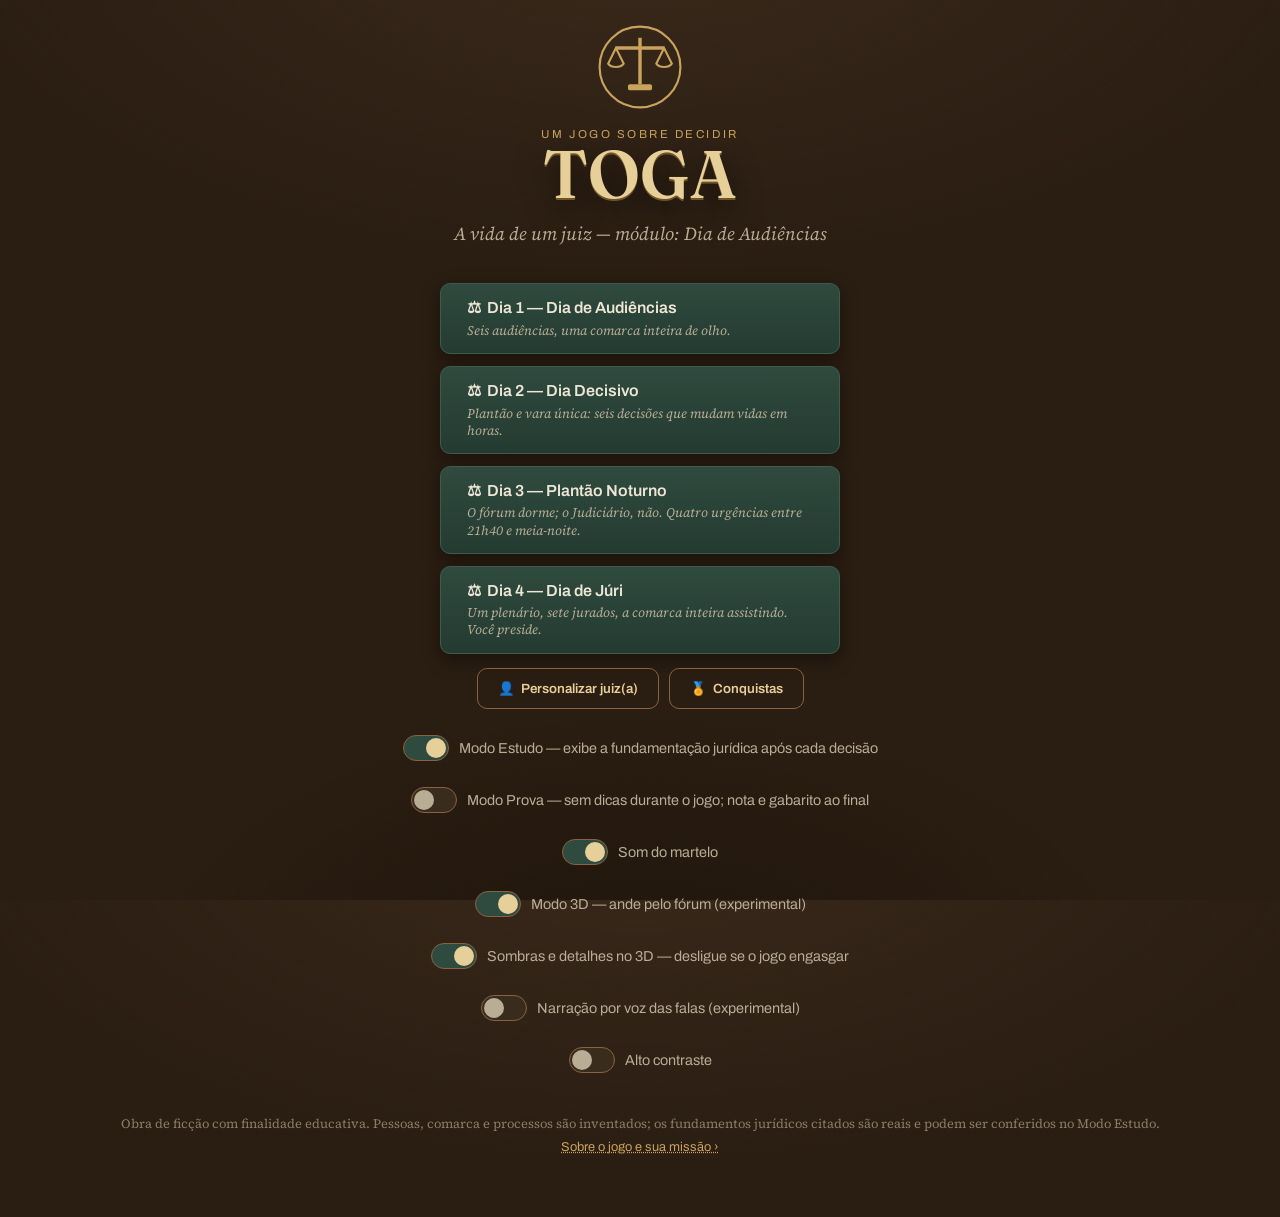
==== index.html @ 1fc3e164 "Direção com alma + ESMEC viva: palestra Simples e Mágico DIREÇÃO (pacote completo de diversão): - mo" ====
<!DOCTYPE html>
<html lang="pt-BR">
<head>
  <meta charset="UTF-8">
  <meta name="viewport" content="width=device-width, initial-scale=1.0">
  <title>TOGA — A Vida de um Juiz</title>
  <meta name="description" content="Simulador de audiências judiciais: decida com fundamento, sinta as consequências no ato.">

  <!-- Tipografia do jogo (Google Fonts). Sem internet, o navegador
       usa as fontes substitutas definidas no CSS — o jogo funciona igual. -->
  <link rel="preconnect" href="https://fonts.googleapis.com">
  <link rel="preconnect" href="https://fonts.gstatic.com" crossorigin>
  <link href="https://fonts.googleapis.com/css2?family=Archivo:wght@400;600;800&family=Fraunces:opsz,wght@9..144,500;9..144,600;9..144,700&family=Source+Serif+4:ital,opsz,wght@0,8..60,400;0,8..60,600;1,8..60,400&display=swap" rel="stylesheet">

  <link rel="stylesheet" href="css/estilo.css">
</head>
<body>

  <!-- ============ O MUNDO 3D (canvas atrás de tudo) ============
       Só aparece quando o body recebe a classe "modo-3d".
       As telas viram "overlays" transparentes sobre este canvas. -->
  <div id="mundo-3d" aria-hidden="true"></div>

  <!-- ================= TELA: MENU ================= -->
  <section class="tela ativa" id="tela-menu">
    <div class="miolo" style="margin:auto; text-align:center;">
      <svg class="brasao" viewBox="0 0 100 100" aria-hidden="true">
        <circle cx="50" cy="50" r="47" fill="none" stroke="#c9a35c" stroke-width="2.5"/>
        <line x1="50" y1="16" x2="50" y2="70" stroke="#c9a35c" stroke-width="4"/>
        <line x1="22" y1="28" x2="78" y2="28" stroke="#c9a35c" stroke-width="4"/>
        <path d="M 22 28 l -9 18 a 10 7 0 0 0 18 0 z" fill="none" stroke="#c9a35c" stroke-width="2.5"/>
        <path d="M 78 28 l -9 18 a 10 7 0 0 0 18 0 z" fill="none" stroke="#c9a35c" stroke-width="2.5"/>
        <rect x="36" y="70" width="28" height="7" rx="2" fill="#c9a35c"/>
      </svg>

      <div class="eyebrow">um jogo sobre decidir</div>
      <h1 class="titulo-jogo"><span class="palavra-toga">TOGA</span></h1>
      <p class="subtitulo-jogo">A vida de um juiz — módulo: Dia de Audiências</p>

      <div class="menu-acoes" id="lista-dias"><!-- cartões de dia gerados pelo main.js --></div>
      <div id="linha-carreira" class="linha-carreira" hidden></div>

      <div class="linha-extras">
        <button class="btn-secundario" id="btn-juiz">👤 &nbsp;Personalizar juiz(a)</button>
        <button class="btn-secundario" id="btn-conquistas">🏅 &nbsp;Conquistas</button>
      </div>

      <div class="linha-config">
        <button class="chave ligada" id="chave-estudo" aria-label="Alternar Modo Estudo"></button>
        <span>Modo Estudo — exibe a fundamentação jurídica após cada decisão</span>
      </div>
      <div class="linha-config">
        <button class="chave" id="chave-prova" aria-label="Alternar Modo Prova"></button>
        <span>Modo Prova — sem dicas durante o jogo; nota e gabarito ao final</span>
      </div>
      <div class="linha-config">
        <button class="chave ligada" id="chave-som" aria-label="Alternar som"></button>
        <span>Som do martelo</span>
      </div>
      <div class="linha-config">
        <button class="chave" id="chave-3d" aria-label="Alternar modo 3D"></button>
        <span id="rotulo-3d">Modo 3D — ande pelo fórum (experimental)</span>
      </div>
      <div class="linha-config">
        <button class="chave ligada" id="chave-qualidade" aria-label="Alternar qualidade do modo 3D"></button>
        <span>Sombras e detalhes no 3D — desligue se o jogo engasgar</span>
      </div>
      <div class="linha-config">
        <button class="chave" id="chave-narracao" aria-label="Alternar narração por voz"></button>
        <span id="rotulo-narracao">Narração por voz das falas (experimental)</span>
      </div>
      <div class="linha-config">
        <button class="chave" id="chave-contraste" aria-label="Alternar alto contraste"></button>
        <span>Alto contraste</span>
      </div>

      <p class="rodape-menu">
        Obra de ficção com finalidade educativa. Pessoas, comarca e processos são inventados;
        os fundamentos jurídicos citados são reais e podem ser conferidos no Modo Estudo.
        <br><button class="link-sobre" id="btn-sobre">Sobre o jogo e sua missão ›</button>
      </p>
    </div>
  </section>

  <!-- ================= TELA: PAUTA DO DIA ================= -->
  <section class="tela" id="tela-pauta">
    <div class="miolo">
      <div class="cabecalho-pauta">
        <div>
          <div class="eyebrow">Fórum da Comarca · Gabinete</div>
          <h2>Pauta do dia</h2>
        </div>
        <div class="suave" id="pauta-data">—</div>
      </div>

      <div class="linha-pausas" id="linha-pausas">
        <span class="pilula-estresse" id="estresse-pauta">🫀 18</span>
        <button class="btn-pausa" id="btn-agua">🚰 Beber água <small>+2 min</small></button>
        <button class="btn-pausa" id="btn-lanche">🥪 Frigobar <small>+6 min</small></button>
        <button class="btn-pausa" id="btn-saude" hidden>🩺 Setor de saúde <small>+15 min</small></button>
        <button class="btn-pausa" id="btn-conclusos" hidden>📥 Conclusos <span id="qtd-conclusos"></span></button>
      </div>

      <div class="lista-pauta" id="lista-pauta"><!-- cartões gerados pelo ui.js --></div>

      <p class="suave" style="margin-top:18px; font-family:var(--f-texto);">
        As audiências são chamadas na ordem da pauta. Conclua uma para liberar a seguinte —
        e lembre-se: o relógio do fórum não espera.
      </p>
      <div class="acoes-desfecho">
        <button class="btn-secundario" id="btn-menu-pauta">‹ Menu</button>
      </div>
    </div>
  </section>

  <!-- ================= TELA: AUTOS (preparação) ================= -->
  <section class="tela" id="tela-autos">
    <div class="miolo">
      <div class="eyebrow" id="autos-area">—</div>
      <h2 id="autos-titulo">—</h2>
      <p class="suave" id="autos-resumo" style="max-width:70ch; margin:8px 0 20px;">—</p>

      <div class="bloco-autos">
        <div>
          <div class="abas-pecas" id="abas-pecas"><!-- abas geradas --></div>
          <div class="papel-autos" id="corpo-peca"><!-- peça aberta --></div>
        </div>

        <aside class="painel-focos">
          <h3>Estratégia da audiência</h3>
          <p class="suave" style="font-size:.9rem; margin:6px 0 12px;">
            Leia as peças e marque até <strong>2 pontos de estudo</strong>. Cada ponto
            estudado desbloqueia decisões mais bem fundamentadas durante a audiência —
            quem entra preparado, decide melhor.
          </p>
          <div id="lista-focos"><!-- cartões de foco --></div>
          <p class="eyebrow" id="contagem-focos" style="margin:10px 0 16px;">0 / 2 pontos marcados</p>
          <button class="btn" id="btn-iniciar-audiencia" style="width:100%;">🔔 &nbsp;Apregoar as partes</button>
          <button class="btn-secundario" id="btn-voltar-pauta-autos" style="width:100%; margin-top:10px;">‹ Voltar à pauta</button>
        </aside>
      </div>
    </div>
  </section>

  <!-- ================= TELA: DESPACHO DE GABINETE ================= -->
  <section class="tela" id="tela-despacho">
    <div class="miolo">
      <div class="eyebrow" id="despacho-area">—</div>
      <h2 id="despacho-titulo">—</h2>
      <div class="papel-autos papel-despacho" id="despacho-texto" style="margin:18px 0;"></div>
      <div class="painel-decisao" id="despacho-opcoes"></div>
    </div>
  </section>

  <!-- ================= TELA: AUDIÊNCIA ================= -->
  <section class="tela" id="tela-audiencia">
    <header class="hud">
      <div class="identificacao">
        <strong id="hud-caso">—</strong>
        <span class="suave" id="hud-area" style="font-size:.76rem;">—</span>
      </div>
      <div class="relogio" id="hud-relogio">—</div>
      <div class="barras">
        <div class="barra-eixo" role="meter" aria-label="Técnica" aria-valuemin="0" aria-valuemax="100" aria-valuenow="50">
          <div class="rotulo"><span>⚖ Técnica</span><span id="barra-tec-val">50</span></div>
          <div class="trilho"><div class="preenchimento tec" id="barra-tec" style="width:50%"></div></div>
        </div>
        <div class="barra-eixo" role="meter" aria-label="Humanidade" aria-valuemin="0" aria-valuemax="100" aria-valuenow="50">
          <div class="rotulo"><span>❤ Humanidade</span><span id="barra-hum-val">50</span></div>
          <div class="trilho"><div class="preenchimento hum" id="barra-hum" style="width:50%"></div></div>
        </div>
        <div class="barra-eixo" role="meter" aria-label="Celeridade" aria-valuemin="0" aria-valuemax="100" aria-valuenow="50">
          <div class="rotulo"><span>⏱ Celeridade</span><span id="barra-cel-val">50</span></div>
          <div class="trilho"><div class="preenchimento cel" id="barra-cel" style="width:50%"></div></div>
        </div>
        <div class="barra-eixo" role="meter" aria-label="Imparcialidade" aria-valuemin="0" aria-valuemax="100" aria-valuenow="50">
          <div class="rotulo"><span>🛡 Imparcialidade</span><span id="barra-imp-val">50</span></div>
          <div class="trilho"><div class="preenchimento imp" id="barra-imp" style="width:50%"></div></div>
        </div>
        <div class="barra-eixo barra-estresse" role="meter" aria-label="Estresse" aria-valuemin="0" aria-valuemax="100" aria-valuenow="18">
          <div class="rotulo"><span>🫀 Estresse</span><span id="barra-est-val">18</span></div>
          <div class="trilho"><div class="preenchimento est" id="barra-est" style="width:18%"></div></div>
        </div>
      </div>
    </header>

    <div class="palco">
      <div id="palco-svg"><!-- a sala de audiências (SVG) entra aqui --></div>
      <div class="area-toasts" id="area-toasts" aria-live="polite"></div>
    </div>

    <div class="mesa-dialogo">
      <div class="caixa-fala" id="caixa-fala" title="Clique para avançar">
        <div class="quem-fala" id="quem-fala">—</div>
        <div class="texto-fala" id="texto-fala" aria-live="polite"></div>
        <div class="dica-continuar" id="dica-continuar">clique para continuar ▸</div>
      </div>
      <div class="painel-decisao" id="painel-decisao"><!-- opções / fundamentação --></div>
    </div>
  </section>

  <!-- ================= TELA: DESFECHO DO CASO ================= -->
  <section class="tela" id="tela-desfecho">
    <div class="miolo">
      <div class="cartao-desfecho" id="cartao-desfecho">
        <div class="eyebrow">Encerrada a audiência</div>
        <h2 style="margin:6px 0 14px;"><span class="selo-grande">—</span></h2>
        <p class="texto-desfecho">—</p>
        <div class="acoes-desfecho">
          <button class="btn" id="btn-continuar-desfecho">Seguir o expediente ›</button>
          <button class="btn-secundario" id="btn-cartao-caso">🖼 &nbsp;Cartão deste caso</button>
        </div>
      </div>
    </div>
  </section>

  <!-- ================= TELA: INTERLÚDIO ================= -->
  <section class="tela" id="tela-interludio">
    <div class="miolo">
      <div class="cartao-desfecho cartao-interludio" id="cartao-interludio">
        <div class="eyebrow">Entre uma audiência e outra</div>
        <h2 class="titulo-interludio" style="margin:6px 0 12px;">—</h2>
        <p class="texto-interludio">—</p>
        <div class="acoes-desfecho">
          <button class="btn" id="btn-continuar-interludio">Continuar ›</button>
        </div>
      </div>
    </div>
  </section>

  <!-- ================= TELA: MUNDO (free-roam 3D) ================= -->
  <section class="tela" id="tela-mundo">
    <div class="hud-mundo">
      <div class="relogio" id="hud-relogio-mundo">—</div>
      <div class="pilula-estresse" id="estresse-mundo" title="Estresse">🫀 18</div>
      <div id="objetivo-mundo" class="objetivo-mundo" hidden>—</div>
    </div>
    <div id="prompt-interacao" class="prompt-interacao" hidden>
      <kbd>E</kbd> <span id="prompt-interacao-texto">interagir</span>
    </div>
    <div class="dica-controles" id="dica-controles">
      W A S D / setas — andar &nbsp;·&nbsp; ← → ou arrastar o mouse — girar &nbsp;·&nbsp; E — interagir
    </div>
  </section>

  <!-- ================= TELA: EPÍLOGO ================= -->
  <section class="tela" id="tela-epilogo">
    <div class="miolo">
      <div class="eyebrow">Fim do expediente</div>
      <h2>Como a comarca viu o seu dia</h2>

      <p style="margin:18px 0 6px;"><span class="selo-grande" id="veredito-selo">—</span></p>
      <p id="veredito-texto" style="max-width:72ch;">—</p>

      <h3 style="margin-top:28px;">Recortes do dia seguinte</h3>
      <div class="mural-manchetes" id="mural-manchetes"></div>

      <h3>Sua reputação ao fim do dia</h3>
      <div class="quadro-final" id="quadro-final"></div>

      <div class="acoes-desfecho">
        <button class="btn" id="btn-gabarito">📖 &nbsp;Revisão comentada (gabarito)</button>
        <button class="btn" id="btn-cartao">🖼 &nbsp;Baixar meu cartão do dia</button>
        <button class="btn-secundario" id="btn-codigo">📋 &nbsp;Copiar código do resultado (para o professor)</button>
        <button class="btn" id="btn-nova-carreira">⚖ &nbsp;Recomeçar o dia (nova carreira)</button>
        <button class="btn-secundario" id="btn-epilogo-menu">Menu</button>
      </div>
    </div>
  </section>

  <!-- ================= TELA: SOBRE O JOGO ================= -->
  <section class="tela" id="tela-sobre">
    <div class="miolo" style="max-width:760px;">
      <div class="eyebrow">por que este jogo existe</div>
      <h2>Sobre o TOGA</h2>

      <h3 style="margin-top:24px;">A missão</h3>
      <p>A maioria das pessoas só encontra um juiz no pior dia da sua vida — e raramente entende
      o que acontece naquela sala. O TOGA existe para mostrar, por dentro, <strong>o que a
      magistratura faz pela sociedade</strong>: cada decisão bem fundamentada protege alguém de
      verdade — a mulher que volta a dormir com a porta destrancada, a criança que não passa a
      noite num abrigo, o trabalhador que recebe o benefício no mês em que precisa. E cada
      decisão mal fundamentada também tem rosto. Aqui, você sente os dois lados da caneta.</p>

      <h3 style="margin-top:24px;">O método</h3>
      <p>Todos os casos são <strong>ficção construída sobre Direito de verdade</strong>: os artigos,
      súmulas, temas repetitivos e resoluções do CNJ citados existem e podem ser conferidos —
      no Modo Estudo durante o jogo, e na <strong>revisão comentada (gabarito)</strong> ao final,
      com links para a legislação. As decisões mexem em quatro eixos (Técnica, Humanidade,
      Celeridade, Imparcialidade) e no seu estresse — porque a toga pesa, e isso também é real.</p>

      <h3 style="margin-top:24px;">O que é inventado, o que é lei</h3>
      <p><strong>Inventados:</strong> a comarca, as pessoas, os processos e os desfechos.
      <strong>Reais:</strong> os fundamentos jurídicos, os procedimentos (audiência de custódia,
      escuta especializada, e-NatJus, competência delegada...) e os dilemas — qualquer
      magistrado os reconhecerá. Nenhum caso retrata processo ou pessoa existente.</p>

      <h3 style="margin-top:24px;">Para professores e escolas judiciais</h3>
      <p>O jogo funciona offline, sem cadastro e <strong>sem coleta de dados</strong> (tudo fica
      no aparelho do jogador) — pode ser usado em escolas sem qualquer preocupação com
      privacidade. O <strong>Modo Prova</strong> suprime as dicas durante a partida e entrega
      nota por eixo + gabarito ao final — pronto para uso em sala.</p>

      <p style="margin-top:12px;"><strong>Roteiro de aula sugerido (2 encontros):</strong></p>
      <p><strong>1º encontro — jogar (60–90 min):</strong> apresente a proposta sem revelar os
      casos (“hoje vocês são o juiz”); cada aluno joga um dia completo, com Modo Estudo ligado
      (primeira turma) ou Modo Prova (avaliação); ao final, baixa o cartão do dia e abre a
      revisão comentada. <strong>2º encontro — comparar e debater (50 min):</strong> em duplas,
      comparar gabaritos; em plenária, debater 2 decisões polêmicas (a “decisão de referência”
      do jogo é defensável? há tese contrária?); fechar com a pergunta-síntese — <em>o que cada
      decisão devolveu (ou tirou) das pessoas do processo?</em></p>

      <p style="margin-top:12px;">No epílogo, cada aluno pode <strong>copiar o código do
      resultado</strong> e enviá-lo ao professor: a página
      <code>tools/painel-professor.html</code> (na pasta do jogo, abre com 2 cliques) tabula
      os códigos da turma — distribuição das escolhas por decisão e médias por eixo — para a
      discussão em plenária. Para eventos e estandes, abra o jogo com
      <code>?demo=1</code> no endereço: um caso curto, sem tutorial, que volta sozinho à tela
      inicial. O roteiro completo, os objetivos de aprendizagem por caso e o FAQ estão no
      <strong>Guia do Educador</strong> (arquivo <code>docs/GUIA-DO-EDUCADOR.md</code>).</p>

      <div class="acoes-desfecho">
        <button class="btn-secundario" id="btn-sobre-voltar">‹ Voltar ao menu</button>
      </div>
    </div>
  </section>

  <!-- ================= TELA: GABARITO (revisão comentada) ================= -->
  <section class="tela" id="tela-gabarito">
    <div class="miolo">
      <div class="eyebrow">depois da toga, o estudo</div>
      <h2>Revisão comentada do dia</h2>
      <div id="gabarito-conteudo"></div>
      <div class="acoes-desfecho">
        <button class="btn-secundario" id="btn-voltar-epilogo">‹ Voltar ao epílogo</button>
      </div>
    </div>
  </section>

  <!-- =================================================
       ORDEM DOS SCRIPTS (importa!):
       1. cena.js   — desenha a sala
       2. motor.js  — regras e estado
       3. ui.js     — interface
       4. casos     — os dados de cada audiência, na ordem da pauta
       5. main.js   — liga tudo e dá a partida
       Para ADICIONAR um caso novo: crie o arquivo em js/casos/
       e acrescente uma linha <script> abaixo, antes do main.js.
       ================================================= -->
  <script src="js/vendor/three.min.js"></script>
  <script src="js/arte.js"></script>
  <script src="js/lembrancas.js"></script>
  <script src="js/juiz.js"></script>
  <script src="js/conquistas.js"></script>
  <script src="js/dados/juizes-tjce.js"></script>
  <script src="js/atividades.js"></script>
  <script src="js/cena.js"></script>
  <script src="js/audio.js"></script>
  <script src="js/3d/nucleo3d.js"></script>
  <script src="js/3d/texturas3d.js"></script>
  <script src="js/3d/rosto.js"></script>
  <script src="js/3d/boneco.js"></script>
  <script src="js/3d/props3d.js"></script>
  <script src="js/3d/mundo.js"></script>
  <script src="js/3d/cidade3d.js"></script>
  <script src="js/3d/esmec3d.js"></script>
  <script src="js/3d/carro3d.js"></script>
  <script src="js/3d/rotinas3d.js"></script>
  <script src="js/3d/prisao3d.js"></script>
  <script src="js/3d/controles.js"></script>
  <script src="js/3d/toque3d.js"></script>
  <script src="js/3d/diretor3d.js"></script>
  <script src="js/3d/interacao.js"></script>
  <script src="js/3d/caramelo3d.js"></script>
  <script src="js/3d/cena3d.js"></script>
  <script src="js/3d/lembrancas3d.js"></script>
  <script src="js/3d/debug3d.js"></script>
  <script src="js/motor.js"></script>
  <script src="js/ui.js"></script>
  <script src="js/narrador.js"></script>
  <script src="js/casos/caso-protetiva.js"></script>
  <script src="js/casos/caso-guarda.js"></script>
  <script src="js/casos/caso-vizinhos.js"></script>
  <script src="js/casos/caso-thor.js"></script>
  <script src="js/casos/caso-gatos.js"></script>
  <script src="js/casos/caso-juri.js"></script>
  <script src="js/casos/caso-custodia.js"></script>
  <script src="js/casos/caso-saude.js"></script>
  <script src="js/casos/caso-acolhimento.js"></script>
  <script src="js/casos/caso-despejo.js"></script>
  <script src="js/casos/caso-beneficio.js"></script>
  <script src="js/casos/caso-instrucao.js"></script>
  <script src="js/casos/caso-entrega.js"></script>
  <script src="js/casos/caso-transfusao.js"></script>
  <script src="js/casos/caso-internacao.js"></script>
  <script src="js/casos/caso-madrugada.js"></script>
  <script src="js/casos/caso-feminicidio.js"></script>
  <script src="js/pautas.js"></script>
  <script src="js/despachos.js"></script>
  <script src="js/gabarito.js"></script>
  <script src="js/cartao.js"></script>
  <script src="js/resultado.js"></script>
  <script src="js/epilogo.js"></script>
  <script src="js/main.js"></script>
</body>
</html>
---- css/estilo.css ----
/* ============================================================
   TOGA — A Vida de um Juiz | Folha de estilos
   ------------------------------------------------------------
   Este arquivo controla TODA a aparência do jogo.
   CSS funciona assim: você "seleciona" elementos do HTML
   (por id: #nome | por classe: .nome | por tag: button)
   e declara propriedades visuais entre chaves.

   As ":root variáveis" abaixo são a paleta oficial do jogo.
   Mudou a variável, mudou o jogo inteiro — é o jeito
   profissional de manter consistência visual.
   ============================================================ */

:root {
  /* Paleta — inspirada na sala de audiências brasileira:
     madeira de lei, beca preta, latão do brasão, papel dos autos */
  --tinta: #15110c;          /* quase-preto morno (beca, fundo profundo) */
  --mogno: #2a1d12;          /* madeira escura — fundo principal */
  --mogno-claro: #4a3322;    /* madeira média — painéis */
  --madeira-viva: #8a6240;   /* madeira clara — bancada, bordas */
  --latao: #c9a35c;          /* dourado discreto — destaques, brasão */
  --latao-claro: #e7cf9a;
  --verde-toga: #2f4a3e;     /* verde institucional — painéis de ação */
  --verde-claro: #7fa08f;
  --vinho: #7a2e2e;          /* alertas, decisões graves */
  --papel: #f4ecd9;          /* papel-almaço — usado SÓ nos autos */
  --papel-sombra: #e2d6ba;
  --texto: #ede6d6;          /* texto claro sobre fundo escuro */
  --texto-suave: #b9ad96;

  /* Cores dos eixos de reputação */
  --eixo-tec: #c9a35c;   /* ⚖ Técnica  */
  --eixo-hum: #b96a6a;   /* ❤ Humanidade */
  --eixo-cel: #6f9bbf;   /* ⏱ Celeridade */
  --eixo-imp: #7fa08f;   /* 🛡 Imparcialidade */

  /* Tipografia (carregada no index.html via Google Fonts)
     Fraunces  -> títulos, ar "forense clássico"
     Source Serif 4 -> diálogos e peças dos autos (leitura longa)
     Archivo   -> interface, botões, rótulos               */
  --f-display: "Fraunces", Georgia, serif;
  --f-texto: "Source Serif 4", Georgia, serif;
  --f-ui: "Archivo", "Segoe UI", sans-serif;
}

/* ---------- Reset básico e fundo ---------- */
* { box-sizing: border-box; margin: 0; padding: 0; }

html, body { height: 100%; }

body {
  font-family: var(--f-ui);
  color: var(--texto);
  background:
    radial-gradient(1200px 600px at 50% -10%, #3a2a1c 0%, transparent 60%),
    radial-gradient(900px 500px at 50% 110%, #1f150c 0%, transparent 55%),
    var(--mogno);
  min-height: 100vh;
  -webkit-font-smoothing: antialiased;
}

/* ---------- Sistema de telas ----------
   O jogo tem várias "telas" (menu, pauta, autos, audiência...).
   Todas existem no HTML ao mesmo tempo, mas só a que tiver a
   classe .ativa aparece. O JavaScript troca essa classe.     */
.tela { display: none; min-height: 100vh; }
.tela.ativa { display: flex; flex-direction: column; animation: surgir .45s ease; }

@keyframes surgir {
  from { opacity: 0; transform: translateY(8px); }
  to   { opacity: 1; transform: none; }
}

.miolo { width: min(1100px, 94vw); margin: 0 auto; padding: 24px 0 60px; }

/* ---------- Tipografia base ---------- */
h1, h2, h3 { font-family: var(--f-display); font-weight: 600; letter-spacing: .2px; }
h1 { font-size: clamp(2.4rem, 6vw, 4.2rem); line-height: 1.02; }
h2 { font-size: clamp(1.4rem, 3vw, 2rem); color: var(--latao-claro); }
h3 { font-size: 1.1rem; color: var(--latao); text-transform: none; }
p  { font-family: var(--f-texto); line-height: 1.65; }

.suave { color: var(--texto-suave); }
.eyebrow {
  font-family: var(--f-ui); font-size: .72rem; letter-spacing: .22em;
  text-transform: uppercase; color: var(--latao);
}

/* ---------- Botões ---------- */
button {
  font-family: var(--f-ui); cursor: pointer; border: none;
  transition: transform .12s ease, box-shadow .12s ease, background .2s ease;
}
button:focus-visible { outline: 2px solid var(--latao-claro); outline-offset: 3px; }

.btn {
  background: linear-gradient(180deg, var(--verde-toga), #243b31);
  color: var(--texto); font-size: 1rem; font-weight: 600;
  padding: 14px 26px; border-radius: 10px;
  border: 1px solid #3d5c4d;
  box-shadow: 0 6px 18px rgba(0,0,0,.35);
}
.btn:hover { transform: translateY(-2px); box-shadow: 0 10px 24px rgba(0,0,0,.45); }
.btn:active { transform: translateY(0); }
.btn:disabled { opacity: .45; cursor: not-allowed; transform: none; }

.btn-secundario {
  background: transparent; border: 1px solid var(--madeira-viva);
  color: var(--latao-claro); padding: 12px 20px; border-radius: 10px; font-weight: 600;
}
.btn-secundario:hover { background: rgba(201,163,92,.08); }

/* ================= MENU INICIAL ================= */
#tela-menu { align-items: center; justify-content: center; text-align: center; }

.brasao { width: 86px; height: 86px; margin: 0 auto 18px; display: block; }

.titulo-jogo .palavra-toga {
  display: block; color: var(--latao-claro);
  text-shadow: 0 2px 0 #6e5326, 0 10px 30px rgba(0,0,0,.6);
}
.subtitulo-jogo {
  font-family: var(--f-texto); font-style: italic;
  color: var(--texto-suave); margin: 10px 0 34px; font-size: 1.15rem;
}
.menu-acoes { display: flex; flex-direction: column; gap: 12px; width: min(400px, 86vw); margin: 0 auto; }

/* cartões de dia (um por pauta) */
.dia-wrap { display: flex; flex-direction: column; gap: 4px; }
.btn-dia { text-align: left; line-height: 1.3; width: 100%; }
.btn-dia .sub-dia {
  display: block; font-weight: 400; font-size: .82rem;
  color: var(--texto-suave); font-family: var(--f-texto); font-style: italic; margin-top: 3px;
}
.btn-dia .status-dia { font-style: normal; color: var(--verde-claro); }
.acoes-dia { display: flex; gap: 10px; justify-content: flex-end; }
.mini-acao {
  background: transparent; border: none; color: var(--texto-suave);
  font-size: .78rem; padding: 2px 6px; text-decoration: underline dotted;
}
.mini-acao:hover { color: var(--latao-claro); }
.linha-carreira {
  margin-top: 18px; font-size: .85rem; color: var(--latao-claro);
  letter-spacing: .04em;
}
.linha-recorde { color: var(--latao-claro); font-weight: 600; margin-top: 10px; }

.linha-config {
  margin-top: 26px; display: flex; gap: 10px; align-items: center; justify-content: center;
  color: var(--texto-suave); font-size: .9rem;
}
.chave { /* interruptor do Modo Estudo */
  width: 46px; height: 26px; border-radius: 999px; background: #3a2c1d;
  border: 1px solid var(--madeira-viva); position: relative;
}
.chave::after {
  content: ""; position: absolute; top: 2px; left: 2px; width: 20px; height: 20px;
  border-radius: 50%; background: var(--texto-suave); transition: all .2s ease;
}
.chave.ligada { background: var(--verde-toga); }
.chave.ligada::after { left: 22px; background: var(--latao-claro); }

.rodape-menu { margin-top: 40px; font-size: .8rem; color: #8a7d65; }
.link-sobre {
  background: none; border: none; color: var(--latao); font-size: .8rem;
  text-decoration: underline dotted; margin-top: 6px;
}
.link-sobre:hover { color: var(--latao-claro); }
#tela-sobre p { margin-top: 8px; color: var(--texto); }
#tela-sobre code { background: rgba(201,163,92,.12); padding: 1px 6px; border-radius: 4px; }

/* ================= PAUTA DO DIA =================
   Os cartões são PASTAS de papel-almaço sobre a mesa do
   gabinete: aba no topo, leve rotação alternada, carimbo
   nos concluídos e barbante vermelho no processo da vez. */
.cabecalho-pauta { display: flex; align-items: baseline; justify-content: space-between; flex-wrap: wrap; gap: 8px; margin-bottom: 22px; }

.lista-pauta { display: grid; gap: 18px; }

.cartao-caso {
  display: grid; grid-template-columns: 86px 1fr auto; gap: 18px; align-items: center;
  background:
    repeating-linear-gradient(0deg, transparent 0 26px, rgba(120,90,40,.07) 26px 27px),
    linear-gradient(180deg, #f0e6cd, #e2d4b2);
  border: 1px solid #c2ad7e; border-radius: 3px 12px 3px 3px; padding: 18px 20px;
  text-align: left; color: #2b2316; width: 100%; position: relative;
  box-shadow: 0 10px 22px rgba(0,0,0,.45);
}
.cartao-caso::before { /* a aba da pasta */
  content: ""; position: absolute; top: -11px; left: 16px; width: 112px; height: 12px;
  background: #e2d4b2; border: 1px solid #c2ad7e; border-bottom: none;
  border-radius: 6px 6px 0 0;
}
.cartao-caso:nth-child(odd) { transform: rotate(-.5deg); }
.cartao-caso:nth-child(even) { transform: rotate(.45deg); }
.cartao-caso:hover:not(:disabled) { border-color: var(--latao); transform: rotate(0) translateY(-3px); }
.cartao-caso .hora {
  font-family: var(--f-display); font-size: 1.5rem; color: #5a2020;
  border-right: 1px solid #c2ad7e; padding-right: 14px;
}
.cartao-caso .area { font-size: .72rem; letter-spacing: .18em; text-transform: uppercase; color: #2f4a3e; }
.cartao-caso .nome { font-family: var(--f-display); font-size: 1.25rem; margin: 2px 0 4px; color: #241c10; }
.cartao-caso .resuminho { color: #6a5a40; font-size: .92rem; font-family: var(--f-texto); }
.linha-corredor {
  margin-top: 6px; font-size: .85rem; font-style: italic;
  font-family: var(--f-texto); color: #7a4a2e;
}
#autos-corredor { color: var(--texto-suave); margin: 6px 0 14px; }
.cartao-caso .suave { color: #8a7a5c; }
.cartao-caso.travado { opacity: .55; filter: saturate(.6); }
.cartao-caso.concluido { border-color: #5e7a68; }
.cartao-caso.da-vez { border-color: var(--vinho); box-shadow: 0 12px 26px rgba(0,0,0,.5); }
.cartao-caso.da-vez::after { /* barbante de fechamento */
  content: ""; position: absolute; top: -6px; right: 30px; width: 13px; height: 13px;
  border-radius: 50%; border: 2.5px solid #8a2f2f;
  background:
    linear-gradient(115deg, transparent 44%, #8a2f2f 46%, #8a2f2f 54%, transparent 56%);
}

.selo-resultado {
  font-size: .7rem; font-weight: 700; letter-spacing: .12em; text-transform: uppercase;
  padding: 6px 10px; border-radius: 6px; border: 1.5px solid currentColor;
  transform: rotate(-4deg);
}
.selo-otimo { color: var(--latao-claro); }
.selo-bom   { color: var(--verde-claro); }
.selo-ruim  { color: #c98c5c; }
.selo-grave { color: #d96b6b; }

/* ================= AUTOS (preparação) ================= */
.bloco-autos { display: grid; grid-template-columns: 1.4fr 1fr; gap: 26px; align-items: start; }

/* As peças processuais parecem PAPEL de verdade — é o único
   lugar claro do jogo, de propósito: você está lendo os autos. */
.papel-autos {
  background:
    repeating-linear-gradient(0deg, transparent 0 27px, rgba(90,65,40,.12) 27px 28px),
    var(--papel);
  color: #2b2316; border-radius: 4px 14px 14px 4px;
  border-left: 10px solid var(--vinho);
  box-shadow: 0 18px 40px rgba(0,0,0,.5), inset 0 0 60px rgba(120,90,40,.12);
  padding: 26px 28px; min-height: 420px;
}
.papel-autos h3 { color: #5a2020; font-size: 1.05rem; margin-bottom: 10px; }
.papel-autos p { color: #2b2316; font-size: .98rem; white-space: pre-line; }

.abas-pecas { display: flex; flex-wrap: wrap; gap: 8px; margin-bottom: 14px; }
.aba-peca {
  background: var(--papel-sombra); color: #4a3a22; font-weight: 600; font-size: .8rem;
  padding: 8px 12px; border-radius: 8px 8px 0 0; border: 1px solid #c9b88f; border-bottom: none;
}
.aba-peca.ativa { background: var(--papel); color: #5a2020; }

/* Marca-texto nos autos */
.papel-autos mark.grifo {
  background: linear-gradient(180deg, rgba(255,224,90,.0) 12%, rgba(255,224,90,.65) 14%, rgba(255,213,60,.55) 86%, rgba(255,224,90,.0) 90%);
  color: inherit; cursor: pointer; border-radius: 2px; padding: 0 1px;
}
.papel-autos mark.grifo:hover { outline: 1px dashed #9c7c2a; }
.papel-autos mark.grifo-foco {
  background: rgba(127,160,143,.4); color: inherit; border-radius: 2px; padding: 0 1px;
  box-shadow: 0 1px 0 #2f4a3e;
}
#btn-grifar {
  position: absolute; z-index: 70; transform: translateX(-50%);
  background: var(--tinta); color: var(--latao-claro); font-weight: 700; font-size: .85rem;
  border: 1px solid var(--latao); border-radius: 8px; padding: 7px 12px;
  box-shadow: 0 8px 18px rgba(0,0,0,.5);
}
#btn-grifar:hover { background: #241c10; }

.painel-focos { position: sticky; top: 16px; }
.cartao-foco {
  display: block; width: 100%; text-align: left; margin-bottom: 10px;
  background: rgba(47,74,62,.35); border: 1px solid #3d5c4d; border-radius: 12px;
  padding: 14px 16px; color: var(--texto);
}
.cartao-foco:hover { border-color: var(--verde-claro); }
.cartao-foco.marcado { background: var(--verde-toga); border-color: var(--latao); box-shadow: 0 0 0 1px var(--latao) inset; }
.cartao-foco .titulo-foco { font-weight: 700; }
.cartao-foco .dica-foco { font-size: .85rem; color: var(--texto-suave); font-family: var(--f-texto); }

/* ================= AUDIÊNCIA ================= */
#tela-audiencia { background: linear-gradient(180deg, #241a10 0%, #1c1812 55%, #14110c 100%); }

.hud {
  display: flex; align-items: center; justify-content: space-between; gap: 16px;
  padding: 12px 18px; border-bottom: 1px solid #4a3322;
  background: rgba(20,16,11,.7); backdrop-filter: blur(6px);
  position: sticky; top: 0; z-index: 30; flex-wrap: wrap;
}
.hud .identificacao { display: flex; flex-direction: column; }
.hud .relogio { font-family: var(--f-display); font-size: 1.3rem; color: var(--latao-claro); }

.barras { display: flex; gap: 14px; flex-wrap: wrap; }
.barra-eixo { width: 120px; position: relative; }

/* barras vivas: flash no trilho + número fantasma flutuando */
.barra-eixo.subiu .trilho { animation: flashSobe 1.3s ease; }
.barra-eixo.desceu .trilho { animation: flashDesce 1.3s ease; }
@keyframes flashSobe {
  0%, 35% { box-shadow: 0 0 12px rgba(231,207,154,.85); border-color: var(--latao); }
  100% { box-shadow: none; }
}
@keyframes flashDesce {
  0%, 35% { box-shadow: 0 0 12px rgba(217,107,107,.85); border-color: var(--vinho); }
  100% { box-shadow: none; }
}
.delta-fantasma {
  position: absolute; right: 0; top: -15px; font-weight: 800; font-size: .8rem;
  pointer-events: none; animation: fantasmaSobe 1.4s ease forwards;
}
.delta-fantasma.positivo { color: var(--latao-claro); }
.delta-fantasma.negativo { color: #e08a8a; }
@keyframes fantasmaSobe {
  0% { opacity: 0; transform: translateY(8px); }
  18%, 70% { opacity: 1; transform: none; }
  100% { opacity: 0; transform: translateY(-12px); }
}
.barra-eixo .rotulo { display: flex; justify-content: space-between; font-size: .68rem; letter-spacing: .06em; color: var(--texto-suave); margin-bottom: 3px; }
.trilho { height: 7px; border-radius: 99px; background: #1a140d; border: 1px solid #4a3322; overflow: hidden; }
.preenchimento { height: 100%; border-radius: 99px; transition: width .7s cubic-bezier(.2,.8,.2,1); }
.preenchimento.tec { background: var(--eixo-tec); }
.preenchimento.hum { background: var(--eixo-hum); }
.preenchimento.cel { background: var(--eixo-cel); }
.preenchimento.imp { background: var(--eixo-imp); }
.preenchimento.est { background: linear-gradient(90deg, #7fa08f, #c9a35c 55%, #d96b6b); }
.barra-estresse.alerta .rotulo { color: #e0b46a; }
.barra-estresse.critico .rotulo { color: #e08a8a; animation: pulsar 1s ease infinite; }

/* pílula de estresse (mundo 3D e pauta) */
.pilula-estresse {
  display: inline-block; font-weight: 800; font-size: .85rem;
  background: rgba(20,16,11,.82); border: 1px solid var(--madeira-viva);
  border-radius: 999px; padding: 5px 12px; color: var(--verde-claro);
}
.pilula-estresse.alerta { color: #e0b46a; border-color: #8a6a30; }
.pilula-estresse.critico { color: #e08a8a; border-color: var(--vinho); animation: pulsar 1s ease infinite; }

/* pausas de autocuidado (pauta 2D) */
.linha-pausas { display: flex; gap: 10px; align-items: center; flex-wrap: wrap; margin-bottom: 16px; }
.btn-pausa {
  background: rgba(47,74,62,.3); border: 1px solid #3d5c4d; color: var(--texto);
  border-radius: 999px; padding: 8px 14px; font-weight: 600; font-size: .85rem;
}
.btn-pausa:hover { border-color: var(--verde-claro); }
.btn-pausa small { color: var(--texto-suave); font-weight: 400; margin-left: 4px; }
.aviso-pausa {
  font-family: var(--f-texto); font-style: italic; color: var(--verde-claro);
  margin: -6px 0 14px; animation: surgir .4s ease;
}

/* ---------- Gabarito (revisão comentada) ---------- */
.resumo-gabarito {
  font-family: var(--f-texto); line-height: 1.6; margin: 14px 0 22px;
  padding: 14px 18px; border-left: 4px solid var(--latao);
  background: rgba(201,163,92,.07); border-radius: 0 10px 10px 0;
}
.revisao-caso { margin-bottom: 28px; }
.revisao-caso h3 { display: flex; align-items: center; gap: 10px; flex-wrap: wrap; margin-bottom: 12px; }
.revisao-decisao {
  border: 1px solid #4a3322; border-left-width: 4px; border-radius: 10px;
  padding: 14px 16px; margin-bottom: 12px; background: rgba(20,16,11,.45);
}
.revisao-decisao.acerto-otimo { border-left-color: var(--latao); }
.revisao-decisao.acerto-bom   { border-left-color: var(--verde-claro); }
.revisao-decisao.acerto-ruim  { border-left-color: #c98c5c; }
.revisao-decisao.acerto-grave { border-left-color: #d96b6b; }
.revisao-prompt { font-family: var(--f-display); color: var(--latao-claro); margin-bottom: 8px; }
.revisao-escolha { line-height: 1.55; }
.revisao-escolha .tag-acerto { margin-right: 8px; font-size: .68rem; font-weight: 700;
  letter-spacing: .08em; text-transform: uppercase; }
.revisao-fundamento { font-family: var(--f-texto); font-style: italic; font-size: .88rem;
  color: var(--verde-claro); margin-top: 4px; }
.revisao-feedback { font-family: var(--f-texto); line-height: 1.6; margin-top: 8px; color: var(--texto); }
.revisao-referencia {
  margin-top: 12px; padding: 12px 14px; border-radius: 8px;
  background: rgba(47,74,62,.25); border: 1px dashed #3d5c4d;
}
.revisao-referencia.foi-referencia {
  background: rgba(201,163,92,.1); border-style: solid; border-color: var(--latao);
  color: var(--latao-claro); font-weight: 600;
}
.rotulo-referencia { font-size: .72rem; letter-spacing: .18em; text-transform: uppercase;
  color: var(--verde-claro); margin-bottom: 6px; }
.revisao-foco { font-size: .82rem; color: var(--texto-suave); margin-top: 6px; }
a.link-lei { color: var(--latao-claro); text-decoration: underline dotted; }
a.link-lei:hover { color: #fff; }

/* nota do Modo Prova durante o jogo */
.nota-prova {
  font-family: var(--f-texto); font-style: italic; color: var(--texto-suave);
  padding: 10px 14px; border-left: 3px solid var(--madeira-viva); margin-top: 12px;
}

/* boletim do Modo Prova no epílogo */
.boletim-prova {
  margin: 18px 0; padding: 18px 20px; border-radius: 14px;
  border: 1px solid var(--latao); background: rgba(201,163,92,.08);
}
.notas-prova { display: flex; gap: 12px; flex-wrap: wrap; margin: 12px 0; }
.notas-prova .nota {
  text-align: center; padding: 10px 14px; border-radius: 10px;
  background: rgba(20,16,11,.6); border: 1px solid #4a3322;
  font-size: .72rem; letter-spacing: .1em; text-transform: uppercase; color: var(--texto-suave);
}
.notas-prova .nota span { display: block; font-family: var(--f-display);
  font-size: 1.7rem; color: var(--latao-claro); }
.notas-prova .nota.geral { border-color: var(--latao); }
.notas-prova .nota.geral span { color: #fff; }

/* ---------- Tutorial da primeira partida ---------- */
#tutorial {
  position: fixed; inset: 0; z-index: 90;
  display: flex; align-items: center; justify-content: center;
  background: rgba(10, 8, 5, .82); backdrop-filter: blur(3px);
  padding: 18px;
}
#tutorial .cartao-tutorial {
  width: min(620px, 94vw); padding: 28px 30px; border-radius: 16px;
  background: linear-gradient(180deg, rgba(74,51,34,.6), rgba(28,20,13,.92));
  border: 1px solid var(--latao); box-shadow: 0 30px 80px rgba(0,0,0,.7);
  animation: surgir .35s ease;
}
#tutorial h2 { margin: 8px 0 10px; }
#tutorial p { color: var(--texto); }

/* opção que pede releitura dos autos (foco não estudado) */
.opcao.reler { border-style: dashed; }
.opcao.reler .aviso-reler { color: #d9b05c; font-style: normal; }
.opcao.reler:hover .aviso-reler, .opcao.reler:focus-visible .aviso-reler { color: #f0cc7e; }

/* ---------- A CENA DE ENTREGA (interlúdios encarnados) ----------
   Alguém entra, fala e entrega o objeto EM MÃOS — a consequência
   deixa de ser texto e vira gente na sua frente.                 */
.cena-entrega {
  display: flex; gap: 18px; align-items: flex-start;
  margin: 18px 0 6px; text-align: left;
}
.cena-entrega .lado-pessoa { flex: 0 0 auto; text-align: center; }
.cena-entrega .avatar-solo {
  width: 130px; height: auto; display: block; margin: 0 auto;
  filter: drop-shadow(0 10px 14px rgba(0,0,0,.45));
  animation: entrar-visita .55s ease;
}
@keyframes entrar-visita {
  from { transform: translateX(-26px); opacity: 0; }
  to   { transform: none; opacity: 1; }
}
.nome-visita {
  margin-top: 6px; font-family: var(--f-ui); font-size: .78rem;
  color: var(--latao-claro, #e7cf9a); font-weight: 600;
}
.nome-visita span { display: block; font-weight: 400; font-size: .68rem; color: var(--texto-suave, #b9ad96); }
.cena-entrega .lado-fala { flex: 1; min-width: 0; }
.balao-entrega {
  position: relative; cursor: pointer;
  background: rgba(0,0,0,.28); border: 1px solid #5a4128; border-radius: 14px;
  padding: 14px 16px 22px; min-height: 58px;
  font-family: var(--f-texto); font-size: 1.02rem; line-height: 1.5;
}
.balao-entrega::before {
  content: ""; position: absolute; left: -10px; top: 30px;
  border: 10px solid transparent; border-right-color: #5a4128;
  border-left: 0;
}
.balao-entrega .dica-continuar {
  position: absolute; right: 12px; bottom: 6px;
  font-family: var(--f-ui); font-size: .66rem; letter-spacing: .08em;
  color: var(--texto-suave, #8a7d65); animation: pulsar-dica 1.6s ease infinite;
}
@keyframes pulsar-dica { 50% { opacity: .35; } }
.ato-entrega { margin-top: 14px; text-align: center; }
.objeto-entregue {
  display: inline-block; width: min(250px, 64%); height: auto; cursor: pointer;
  background: #fff; border: 7px solid #8a6240; border-radius: 3px;
  box-shadow: 0 14px 30px rgba(0,0,0,.5);
  transform-origin: 30% 100%;
  animation: estender-objeto .6s cubic-bezier(.2,.9,.3,1.15);
}
@keyframes estender-objeto {
  from { transform: translateY(46px) rotate(-7deg) scale(.5); opacity: 0; }
  to   { transform: none; opacity: 1; }
}
.objeto-entregue.guardado {
  animation: guardar-objeto .7s ease forwards;
}
@keyframes guardar-objeto {
  to { transform: translateY(-6px) rotate(2deg) scale(.62); opacity: .9; }
}
.btn-receber { display: block; margin: 12px auto 0; }
.aviso-guardado {
  margin-top: 10px; font-family: var(--f-ui); font-size: .82rem;
  color: #9fc3ae; animation: entrar-visita .4s ease;
}

/* os rostos do corredor (arco emocional pós-audiência) */
.rostos-corredor { display: flex; gap: 16px; justify-content: center; margin: 8px 0 14px; }
.rosto-corredor { text-align: center; }
.rosto-corredor .avatar-solo {
  width: 88px; height: auto; display: block; margin: 0 auto;
  filter: drop-shadow(0 8px 10px rgba(0,0,0,.4));
  animation: entrar-visita .55s ease;
}
.rosto-corredor span {
  display: block; margin-top: 2px;
  font-family: var(--f-ui); font-size: .68rem; color: var(--texto-suave, #b9ad96);
}

@media (max-width: 480px) {
  .cena-entrega { gap: 12px; }
  .cena-entrega .avatar-solo { width: 96px; }
}
@media (prefers-reduced-motion: reduce) {
  .cena-entrega .avatar-solo, .rosto-corredor .avatar-solo,
  .objeto-entregue, .aviso-guardado { animation: none; }
  .balao-entrega .dica-continuar { animation: none; }
}

/* ---------- CONQUISTAS, NÍVEIS E HONRARIAS ---------- */
#area-medalhas {
  position: fixed; left: 50%; bottom: 26px; transform: translateX(-50%);
  z-index: 96; display: flex; flex-direction: column; gap: 10px; align-items: center;
  pointer-events: none;
}
.toast-medalha {
  display: flex; gap: 12px; align-items: center;
  background: linear-gradient(180deg, rgba(90,66,30,.96), rgba(46,33,14,.96));
  border: 1px solid var(--latao); border-radius: 12px;
  padding: 12px 18px; max-width: min(480px, 92vw);
  color: #f0e6cc; font-family: var(--f-ui); font-size: .86rem;
  box-shadow: 0 14px 40px rgba(0,0,0,.6), 0 0 24px rgba(201,163,92,.25);
  animation: subir-medalha .45s cubic-bezier(.2,.9,.3,1.2);
}
.toast-medalha .icone-medalha { font-size: 1.7rem; filter: drop-shadow(0 0 6px rgba(201,163,92,.6)); }
.toast-medalha.sumindo { opacity: 0; transform: translateY(10px); transition: all .45s ease; }
@keyframes subir-medalha {
  from { opacity: 0; transform: translateY(24px) scale(.92); }
  to   { opacity: 1; transform: none; }
}

#modal-conquistas {
  position: fixed; inset: 0; z-index: 92;
  display: flex; align-items: center; justify-content: center;
  background: rgba(10, 8, 5, .85); backdrop-filter: blur(3px); padding: 18px;
}
#modal-conquistas[hidden] { display: none; }
#modal-conquistas .cartao-tutorial {
  width: min(720px, 94vw); max-height: 86vh; overflow-y: auto;
  padding: 26px 28px; border-radius: 16px;
  background: linear-gradient(180deg, rgba(74,51,34,.6), rgba(28,20,13,.95));
  border: 1px solid var(--latao); box-shadow: 0 30px 80px rgba(0,0,0,.7);
}
.nivel-vitrine { margin: 8px 0 16px; font-family: var(--f-ui); font-size: .9rem; }
.total-conquistas { display: block; margin-top: 6px; color: #e7cf9a; font-size: .84rem; }

/* a bússola de objetivo (gira com a câmera — nunca se perde o rumo) */
#bussola-objetivo {
  width: 44px; height: 44px; border-radius: 50%;
  display: flex; align-items: center; justify-content: center;
  background: rgba(0,0,0,.45); border: 1px solid var(--latao);
  box-shadow: 0 4px 14px rgba(0,0,0,.4);
}
#bussola-objetivo[hidden] { display: none; }
#bussola-objetivo .agulha {
  font-size: 1.25rem; color: #e7cf9a; line-height: 1;
  display: inline-block; transition: transform .12s linear;
  filter: drop-shadow(0 0 6px rgba(201,163,92,.6));
}

/* a toga pesa: vinheta gradual conforme o estresse (só no 3D) */
body.modo-3d::after {
  content: ""; position: fixed; inset: 0; pointer-events: none; z-index: 4;
  background: radial-gradient(ellipse at center,
    transparent 42%, rgba(20, 10, 8, .55) 78%, rgba(16, 6, 6, .8) 100%);
  opacity: var(--peso-estresse, 0);
  transition: opacity .9s ease;
}

/* a mensagem persistente do mundo 3D (avança com E) */
.balao-conversa {
  max-width: min(620px, 88vw); cursor: pointer;
  padding: 14px 18px 10px !important; line-height: 1.45;
  text-align: left !important;
}
.dica-balao-mundo {
  display: block; margin-top: 8px; text-align: right;
  font-size: .68rem; letter-spacing: .1em; text-transform: uppercase;
  color: var(--latao); animation: pulsar-dica 1.6s ease infinite;
}
.estrelas { color: var(--latao); letter-spacing: .12em; }
.sub-carreira { display: block; font-size: .74rem; color: var(--texto-suave, #b9ad96); margin-top: 3px; }
.grade-conquistas {
  display: grid; grid-template-columns: repeat(auto-fill, minmax(180px, 1fr)); gap: 10px;
}
.conquista {
  border: 1px solid #5a4128; border-radius: 10px; padding: 10px 12px;
  font-family: var(--f-ui); background: rgba(0,0,0,.25);
}
.conquista.ganha { border-color: var(--latao); background: rgba(201,163,92,.1); }
.conquista .icone-medalha { font-size: 1.4rem; display: block; }
.conquista .nome-medalha { display: block; font-weight: 700; font-size: .82rem; margin: 4px 0 2px; color: #e7cf9a; }
.conquista.bloqueada .nome-medalha { color: #8a7d65; }
.conquista .desc-medalha { font-size: .7rem; color: var(--texto-suave, #b9ad96); line-height: 1.35; }

/* blocos do epílogo */
.bloco-excelencia {
  display: flex; gap: 14px; align-items: center; max-width: 72ch;
  margin: 14px 0; padding: 14px 18px; border-radius: 12px;
  border: 1px solid var(--latao); background: rgba(201,163,92,.1);
  font-family: var(--f-ui); font-size: .9rem;
  box-shadow: 0 0 28px rgba(201,163,92,.18);
}
.bloco-excelencia .icone-medalha { font-size: 2rem; }
.bloco-nivel {
  max-width: 72ch; margin: 14px 0; padding: 16px 20px; text-align: center;
  border: 1px double var(--latao); border-width: 4px; border-radius: 12px;
  background: rgba(0,0,0,.25);
}
.bloco-nivel .estrelas { font-size: 1.3rem; display: block; margin: 6px 0; }
.bloco-conquistas-dia { margin: 16px 0; }
.chip-conquista {
  display: inline-block; margin: 6px 8px 0 0; padding: 6px 12px;
  border: 1px solid var(--latao); border-radius: 999px;
  font-family: var(--f-ui); font-size: .78rem; color: #e7cf9a;
  background: rgba(201,163,92,.1);
}

/* combo de decisões exemplares */
#badge-combo {
  position: absolute; top: 12px; right: 14px; z-index: 5;
  padding: 6px 14px; border-radius: 999px;
  background: rgba(201,163,92,.16); border: 1px solid var(--latao);
  color: #e7cf9a; font-family: var(--f-ui); font-size: .76rem; letter-spacing: .06em;
}
#badge-combo.pulsa { animation: pulso-combo .5s ease; }
@keyframes pulso-combo { 40% { transform: scale(1.14); } }
body.combo-alto .carimbo {
  box-shadow: 0 0 34px rgba(231,207,154,.55);
  text-shadow: 0 0 18px rgba(231,207,154,.8);
}

/* convite a rejogar (pauta) */
.recorde-caso {
  margin-top: 5px; font-family: var(--f-ui); font-size: .7rem;
  letter-spacing: .04em; color: #c9a35c;
}
.recorde-caso.e-otimo { color: #9fc3ae; }
.recorde-caso.inedito { color: #8a7d65; }

@media (prefers-reduced-motion: reduce) {
  .toast-medalha, #badge-combo.pulsa { animation: none; }
}

/* ---------- PERSONALIZAR JUIZ(A) ---------- */
.linha-extras { display: flex; gap: 10px; justify-content: center; margin: 14px 0 4px; flex-wrap: wrap; }
#modal-juiz {
  position: fixed; inset: 0; z-index: 92;
  display: flex; align-items: center; justify-content: center;
  background: rgba(10, 8, 5, .85); backdrop-filter: blur(3px); padding: 18px;
}
#modal-juiz[hidden] { display: none; }
#modal-juiz .cartao-tutorial {
  width: min(640px, 94vw); padding: 26px 28px; border-radius: 16px;
  background: linear-gradient(180deg, rgba(74,51,34,.6), rgba(28,20,13,.92));
  border: 1px solid var(--latao); box-shadow: 0 30px 80px rgba(0,0,0,.7);
}
.corpo-juiz { display: flex; gap: 22px; align-items: flex-start; margin-top: 14px; }
.preview-juiz { flex: 0 0 150px; text-align: center; }
.preview-juiz .avatar-solo { width: 150px; height: auto; filter: drop-shadow(0 10px 14px rgba(0,0,0,.45)); }
.opcoes-juiz { flex: 1; min-width: 0; }
.grupo-juiz { margin-bottom: 12px; }
.grupo-juiz > span {
  display: block; font-family: var(--f-ui); font-size: .7rem;
  letter-spacing: .14em; text-transform: uppercase; color: var(--texto-suave, #b9ad96);
  margin-bottom: 5px;
}
.grupo-juiz > div { display: flex; gap: 8px; flex-wrap: wrap; }
.op-juiz {
  background: rgba(0,0,0,.3); color: var(--texto); border: 1px solid #5a4128;
  border-radius: 8px; padding: 7px 12px; cursor: pointer;
  font-family: var(--f-ui); font-size: .82rem;
}
.op-juiz.ativa { border-color: var(--latao); box-shadow: 0 0 0 1px var(--latao); color: #e7cf9a; }
.op-juiz.amostra { width: 34px; height: 34px; padding: 0; border-radius: 50%; }
.op-juiz.amostra.ativa { box-shadow: 0 0 0 3px var(--latao); }
@media (max-width: 480px) {
  .corpo-juiz { flex-direction: column; align-items: center; }
}

/* ---------- MODO DEMONSTRAÇÃO (?demo=1): a tela de atração ---------- */
#atracao-demo {
  position: fixed; inset: 0; z-index: 95;
  display: flex; align-items: center; justify-content: center;
  background: rgba(10, 8, 5, .9); backdrop-filter: blur(3px);
  padding: 18px;
}
#atracao-demo .cartao-tutorial {
  width: min(620px, 94vw); padding: 28px 30px; border-radius: 16px;
  background: linear-gradient(180deg, rgba(74,51,34,.6), rgba(28,20,13,.92));
  border: 1px solid var(--latao); box-shadow: 0 30px 80px rgba(0,0,0,.7);
  animation: surgir .35s ease; text-align: center;
}
#atracao-demo h2 { margin: 8px 0 10px; font-size: clamp(1.5rem, 4vw, 2.2rem); }
#atracao-demo p { color: var(--texto); }
#atracao-demo .acoes-desfecho { justify-content: center; }

/* ---------- VISÃO TURVA (estresse crítico) ----------
   O mundo embaça; o texto continua legível — por pouco. */
body.visao-turva #mundo-3d canvas { filter: blur(2.4px) saturate(.75); }
body.visao-turva .palco svg { filter: blur(2.2px) saturate(.8); }
/* exausto, você mal consegue ler os fundamentos das opções */
body.visao-turva .opcao .fundamento { filter: blur(3px); user-select: none; }
body.visao-turva::after {
  content: ""; position: fixed; inset: 0; pointer-events: none; z-index: 54;
  background: radial-gradient(ellipse at center, transparent 38%, rgba(26,8,8,.55) 100%);
  animation: pulsoTurvo 3.2s ease infinite;
}
@keyframes pulsoTurvo { 50% { opacity: .65; } }

.palco { width: min(1100px, 96vw); margin: 14px auto 0; position: relative; }
.palco svg { width: 100%; height: auto; display: block; border-radius: 14px; box-shadow: 0 30px 60px rgba(0,0,0,.55); }

/* Toasts de reputação: sobem da cena quando uma decisão pontua */
.area-toasts { position: absolute; right: 14px; top: 14px; display: flex; flex-direction: column; gap: 8px; z-index: 20; pointer-events: none; }
.toast {
  font-weight: 800; font-size: .85rem; padding: 8px 12px; border-radius: 8px;
  background: rgba(20,16,11,.88); border: 1px solid var(--madeira-viva);
  animation: toastSobe 2.6s ease forwards;
}
.toast.positivo { color: var(--latao-claro); border-color: var(--latao); }
.toast.negativo { color: #e08a8a; border-color: var(--vinho); }
@keyframes toastSobe {
  0% { opacity: 0; transform: translateY(10px); }
  12%, 78% { opacity: 1; transform: translateY(0); }
  100% { opacity: 0; transform: translateY(-14px); }
}

/* O CARIMBO — assinatura visual do jogo.
   Cada decisão "bate" um carimbo inclinado sobre a cena. */
.carimbo {
  position: absolute; left: 50%; top: 38%;
  transform: translate(-50%, -50%) rotate(-9deg) scale(2.6);
  font-family: var(--f-display); font-weight: 700; letter-spacing: .14em;
  font-size: clamp(1.2rem, 3.4vw, 2rem); text-transform: uppercase;
  color: var(--vinho); border: 4px double var(--vinho);
  padding: 8px 22px; border-radius: 6px; opacity: 0; pointer-events: none; z-index: 25;
  background: rgba(244,236,217,.07); text-shadow: 0 0 1px var(--vinho);
}
.carimbo.bater { animation: carimbar .9s cubic-bezier(.15,1.2,.3,1) forwards; }
@keyframes carimbar {
  0%   { opacity: 0; transform: translate(-50%,-50%) rotate(-9deg) scale(2.6); }
  55%  { opacity: 1; transform: translate(-50%,-50%) rotate(-9deg) scale(.96); }
  70%  { transform: translate(-50%,-50%) rotate(-9deg) scale(1.04); }
  100% { opacity: 1; transform: translate(-50%,-50%) rotate(-9deg) scale(1); }
}
.carimbo.sumir { animation: carimboSome .5s ease forwards; }
@keyframes carimboSome { to { opacity: 0; } }

/* poeira do impacto: ondas que irradiam do carimbo ao "bater" */
.carimbo.bater::before, .carimbo.bater::after {
  content: ""; position: absolute; inset: -6px; border-radius: 10px;
  border: 2px solid currentColor; opacity: 0;
  animation: poeiraCarimbo .7s ease .45s;
}
.carimbo.bater::after { inset: -3px; animation-delay: .55s; animation-duration: .9s; }
@keyframes poeiraCarimbo {
  0% { opacity: .55; transform: scale(1); }
  100% { opacity: 0; transform: scale(1.22); }
}

/* o palco leva um "soco" quando o carimbo bate */
.palco.soco, #overlay-cena-3d.soco { animation: socoPalco .25s ease; }
@keyframes socoPalco { 30% { transform: scale(.992) translateY(3px); } }

/* decisão grave: o fórum inteiro sente */
body.tremer { animation: tremer .42s ease; }
@keyframes tremer {
  0%, 100% { transform: none; }
  20% { transform: translate(-7px, 2px); }
  40% { transform: translate(6px, -3px); }
  60% { transform: translate(-4px, 2px); }
  80% { transform: translate(3px, -1px); }
}

/* ---------- Caixa de diálogo (estilo visual novel) ---------- */
.mesa-dialogo { width: min(1100px, 96vw); margin: 14px auto 40px; }

.caixa-fala {
  background: linear-gradient(180deg, rgba(34,24,15,.96), rgba(24,18,12,.96));
  border: 1px solid #5a4128; border-top: 3px solid var(--latao);
  border-radius: 14px; padding: 18px 22px 20px; min-height: 118px;
  box-shadow: 0 16px 36px rgba(0,0,0,.5); cursor: pointer;
}
.quem-fala { font-family: var(--f-ui); font-weight: 800; letter-spacing: .04em; font-size: .92rem; margin-bottom: 6px; }
.quem-fala .cargo { color: var(--texto-suave); font-weight: 500; font-size: .8rem; margin-left: 8px; }
.texto-fala { font-family: var(--f-texto); font-size: 1.12rem; line-height: 1.6; min-height: 56px; }
.dica-continuar { text-align: right; font-size: .75rem; color: var(--texto-suave); margin-top: 8px; animation: pulsar 1.6s ease infinite; }
@keyframes pulsar { 50% { opacity: .35; } }

/* ---------- Painel de decisão ---------- */
.painel-decisao { margin-top: 16px; }
.pergunta-decisao {
  font-family: var(--f-display); font-size: 1.25rem; color: var(--latao-claro);
  margin-bottom: 12px; display: flex; gap: 10px; align-items: center;
}
.pergunta-decisao::before { content: "⚖"; font-size: 1.1rem; }

.opcoes { display: grid; gap: 10px; }

/* Cada opção parece um "despacho" pronto para assinar */
.opcao {
  text-align: left; width: 100%; border-radius: 12px; padding: 14px 16px;
  background: rgba(47,74,62,.28); border: 1px solid #3d5c4d; color: var(--texto);
  display: grid; gap: 4px;
}
.opcao:hover:not(:disabled) { border-color: var(--latao); background: rgba(47,74,62,.45); transform: translateX(4px); }
.opcao .rotulo-opcao { font-weight: 700; font-size: 1rem; }
.opcao .fundamento { font-family: var(--f-texto); font-style: italic; font-size: .86rem; color: var(--verde-claro); }
.opcao .custo-tempo { font-size: .72rem; color: var(--texto-suave); }
.opcao.bloqueada { opacity: .55; border-style: dashed; cursor: not-allowed; }
.opcao.bloqueada .fundamento { color: #c98c5c; }

/* ---------- Painel Modo Estudo (fundamentação) ---------- */
.painel-estudo {
  margin-top: 14px; border-radius: 12px; overflow: hidden;
  border: 1px solid var(--madeira-viva);
  background: rgba(201,163,92,.07);
}
.painel-estudo header {
  display: flex; align-items: center; gap: 10px; padding: 12px 16px;
  font-weight: 800; letter-spacing: .06em; font-size: .85rem; text-transform: uppercase;
}
.painel-estudo.acerto-otimo header { color: var(--latao-claro); }
.painel-estudo.acerto-bom   header { color: var(--verde-claro); }
.painel-estudo.acerto-ruim  header { color: #c98c5c; }
.painel-estudo.acerto-grave header { color: #d96b6b; }
.painel-estudo .corpo { padding: 0 16px 16px; font-family: var(--f-texto); line-height: 1.6; color: var(--texto); }

/* ================= DESFECHO / INTERLÚDIO / EPÍLOGO ================= */
.cartao-desfecho {
  max-width: 760px; margin: 8vh auto; padding: 34px 36px; border-radius: 16px;
  background: linear-gradient(180deg, rgba(74,51,34,.5), rgba(28,20,13,.7));
  border: 1px solid #5a4128; box-shadow: 0 24px 60px rgba(0,0,0,.5);
}
.cartao-desfecho .selo-grande {
  display: inline-block; margin-bottom: 14px; font-family: var(--f-display);
  font-weight: 700; letter-spacing: .14em; text-transform: uppercase;
  border: 3px double currentColor; border-radius: 8px; padding: 8px 18px;
  transform: rotate(-3deg);
}
.cartao-desfecho p { margin-top: 10px; color: var(--texto); }

.cartao-interludio { border-left: 6px solid var(--latao); }
.desenho-interludio {
  display: block; margin: 16px auto 0;
  width: min(340px, 72vw); height: auto;
  border: 10px solid #8a6240; border-radius: 3px; background: #fdf8ec;
  box-shadow: 0 14px 32px rgba(0,0,0,.5);
  transform: rotate(-1.2deg);
}
.cartao-interludio.tom-grave { border-left-color: var(--vinho); }
.cartao-interludio.tom-bom { border-left-color: var(--verde-claro); }

.acoes-desfecho { margin-top: 26px; display: flex; gap: 12px; flex-wrap: wrap; }

/* Epílogo: "recortes de jornal" gerados pelas suas decisões */
.mural-manchetes { display: grid; grid-template-columns: repeat(auto-fit, minmax(240px, 1fr)); gap: 14px; margin: 22px 0; }
.mural-manchetes.área-jornal { display: block; }

/* ---------- A Gazeta da Comarca (jornal folheável) ---------- */
.jornal { perspective: 1600px; max-width: 860px; }
.jornal-miolo {
  position: relative; transform-style: preserve-3d;
  transition: transform .8s cubic-bezier(.4,.1,.2,1);
}
.jornal-miolo.virado { transform: rotateY(180deg); }
.pagina-jornal {
  background:
    repeating-linear-gradient(0deg, transparent 0 25px, rgba(90,65,40,.06) 25px 26px),
    #f1e9d4;
  color: #241c10; padding: 26px 30px 22px; border-radius: 3px;
  box-shadow: 0 18px 44px rgba(0,0,0,.5);
  backface-visibility: hidden;
}
.pagina-jornal.verso {
  position: absolute; inset: 0; transform: rotateY(180deg);
  overflow-y: auto;
}
.cabecalho-jornal {
  display: flex; align-items: baseline; justify-content: space-between; gap: 10px;
  border-bottom: 3px double #241c10; padding-bottom: 8px; margin-bottom: 14px;
}
.cabecalho-jornal .nome-jornal {
  font-family: var(--f-display); font-weight: 700; font-size: clamp(1.6rem, 4vw, 2.4rem);
  letter-spacing: .04em; color: #241c10;
}
.cabecalho-jornal .orelha { font-size: .66rem; letter-spacing: .14em; text-transform: uppercase; color: #6a5a40; }
.manchete-principal h1 {
  font-family: var(--f-display); font-size: clamp(1.3rem, 3.4vw, 2rem);
  line-height: 1.12; color: #241c10; margin: 2px 0 12px;
}
.manchete-principal.grave h1 { color: #7a1d1d; }
.pagina-jornal .fonte-jornal { font-size: .66rem; letter-spacing: .18em; text-transform: uppercase; color: #7a2e2e; font-family: var(--f-ui); font-weight: 700; }
.colunas-jornal { column-count: 2; column-gap: 26px; column-rule: 1px solid #c9b88f; border-top: 1px solid #c9b88f; padding-top: 12px; }
.colunas-jornal article { break-inside: avoid; margin-bottom: 14px; }
.colunas-jornal h3 { color: #241c10; font-size: 1rem; margin-top: 2px; }
.colunas-jornal article.grave h3 { color: #7a1d1d; }
.virar-pagina { margin-top: 14px; color: #5a2020; border-color: #b59b6c; }

/* página 2: vidas tocadas (o saldo humano do dia) */
.vidas-tocadas { list-style: none; margin: 12px 0 18px; }
.vidas-tocadas li {
  font-family: var(--f-texto); font-size: .95rem; color: #241c10;
  padding: 8px 12px; margin-bottom: 8px;
  border-left: 4px solid #b8923c; background: rgba(184,146,60,.08); border-radius: 0 6px 6px 0;
}
.vidas-tocadas li.tom-grave { border-left-color: #9c1f1f; background: rgba(156,31,31,.07); }
.vidas-tocadas .origem-vida {
  display: block; font-family: var(--f-ui); font-size: .66rem; letter-spacing: .14em;
  text-transform: uppercase; color: #8a7a5c; margin-top: 3px;
}
.lembrancas-gabinete { font-style: italic; color: #6a5a40; margin-bottom: 16px; }

/* página 2: O MURAL DO GABINETE — as lembranças físicas no modo 2D */
.mural-gabinete {
  display: flex; flex-wrap: wrap; gap: 14px; margin: 14px 0 20px;
}
.moldura-mural {
  width: 150px; padding: 8px 8px 6px; cursor: pointer;
  background: #f7f1de; border: 6px solid #8a6240; border-radius: 3px;
  box-shadow: 0 6px 16px rgba(0,0,0,.25);
  font-family: var(--f-ui); text-align: center;
  transition: transform .15s ease;
}
.moldura-mural:hover, .moldura-mural:focus-visible { transform: rotate(-1.2deg) scale(1.04); }
.moldura-mural canvas { width: 100%; height: auto; display: block; background: #fff; }
.moldura-mural span {
  display: block; margin-top: 6px; font-size: .68rem; letter-spacing: .04em;
  color: #4a3a22; line-height: 1.25;
}
.moldura-mural.so-texto {
  cursor: default; display: flex; align-items: center;
  background: #fff7c8; border-color: #b59b6c;
}
/* o mural sendo pendurado, moldura a moldura (1ª virada da página) */
.moldura-mural.pendurando { opacity: 0; }
.moldura-mural.pendurada { animation: pendurar-moldura .5s cubic-bezier(.25,.9,.4,1.2); }
@keyframes pendurar-moldura {
  0%   { opacity: 0; transform: translateY(-30px) rotate(-5deg); }
  60%  { opacity: 1; transform: translateY(3px) rotate(2.4deg); }
  100% { opacity: 1; transform: none; }
}
.moldura-mural.so-texto span { font-style: italic; font-size: .78rem; font-family: var(--f-texto); }

/* página 2: o saldo do PRÓPRIO juiz */
.saldo-juiz {
  font-family: var(--f-texto); color: #241c10; font-size: .95rem;
  padding: 10px 14px; margin: 4px 0 20px;
  border: 1px dashed #b59b6c; border-radius: 6px; background: rgba(184,146,60,.06);
}

/* página 2: UM ANO DEPOIS (os dois dias concluídos) */
.intro-futuro { font-family: var(--f-texto); font-style: italic; color: #5a4a30; margin: 10px 0 4px; }
.um-ano-depois li { border-left-color: #2f4a3e; background: rgba(47,74,62,.07); }
.um-ano-depois li.tom-grave { border-left-color: #9c1f1f; background: rgba(156,31,31,.07); }

/* visualizador de lembranças (o desenho da Alice em tela cheia) */
#modal-lembranca {
  position: fixed; inset: 0; z-index: 80; display: flex;
  align-items: center; justify-content: center;
  background: rgba(10, 8, 5, .88); cursor: pointer;
}
#modal-lembranca[hidden] { display: none; }
#modal-lembranca .moldura-modal {
  background: var(--papel); padding: 22px 26px; border-radius: 4px;
  border: 10px solid #8a6240; box-shadow: 0 30px 80px rgba(0,0,0,.7);
  text-align: center;
}
#modal-lembranca h3 { color: #5a2020; margin-bottom: 10px; }
#modal-lembranca canvas { width: min(70vw, 60vh); height: min(70vw, 60vh); display: block; }
#modal-lembranca p { margin-top: 8px; font-size: .8rem; }

/* página 2: árvore de decisões */
.titulo-verso { color: #241c10; border-bottom: 3px double #241c10; padding-bottom: 8px; }
.arvore-decisoes { margin-top: 12px; }
.ramo-caso { margin-bottom: 16px; }
.ramo-caso h3 { color: #241c10; font-size: 1rem; display: flex; align-items: center; gap: 10px; flex-wrap: wrap; }
.ramo-caso ol { list-style: none; margin: 8px 0 0 8px; border-left: 2px solid #c9b88f; }
.ramo-caso .passo { position: relative; padding: 4px 0 4px 18px; font-family: var(--f-texto); font-size: .92rem; }
.ramo-caso .passo .ponto {
  position: absolute; left: -6px; top: 11px; width: 10px; height: 10px; border-radius: 50%;
  background: #8a7a5c; border: 2px solid #f1e9d4;
}
.ramo-caso .passo.acerto-otimo .ponto { background: #b8923c; }
.ramo-caso .passo.acerto-bom .ponto { background: #4a7a5e; }
.ramo-caso .passo.acerto-ruim .ponto { background: #c98c5c; }
.ramo-caso .passo.acerto-grave .ponto { background: #b03a3a; }
.ramo-caso .tag-acerto { font-size: .68rem; font-weight: 700; letter-spacing: .08em; text-transform: uppercase; margin-left: 8px; }
.nao-percorrido { font-size: .82rem; color: #6a5a40; font-style: italic; margin: 4px 0 0 26px; }

@media (max-width: 820px) {
  .colunas-jornal { column-count: 1; }
}
.recorte {
  background: var(--papel); color: #241c10; padding: 16px 18px; border-radius: 3px;
  box-shadow: 0 10px 24px rgba(0,0,0,.45);
  font-family: var(--f-texto);
}
.recorte:nth-child(odd) { transform: rotate(-1.4deg); }
.recorte:nth-child(even) { transform: rotate(1.1deg); }
.recorte .fonte-jornal { font-size: .68rem; letter-spacing: .18em; text-transform: uppercase; color: #7a2e2e; font-family: var(--f-ui); font-weight: 700; }
.recorte h3 { color: #241c10; font-size: 1.05rem; margin-top: 4px; }
.recorte.recorte-grave .fonte-jornal { color: #9c1f1f; }

.quadro-final {
  display: grid; grid-template-columns: repeat(auto-fit, minmax(150px, 1fr)); gap: 12px; margin-top: 18px;
}
.metrica { background: rgba(20,16,11,.6); border: 1px solid #4a3322; border-radius: 12px; padding: 14px; text-align: center; }
.metrica .valor { font-family: var(--f-display); font-size: 1.9rem; color: var(--latao-claro); }
.metrica .nome-eixo { font-size: .72rem; letter-spacing: .14em; text-transform: uppercase; color: var(--texto-suave); }

/* ================= Responsividade ================= */
@media (max-width: 820px) {
  .bloco-autos { grid-template-columns: 1fr; }
  .painel-focos { position: static; }
  .cartao-caso { grid-template-columns: 64px 1fr; }
  .cartao-caso .selo-resultado { grid-column: 2; justify-self: start; }
  .barras { width: 100%; justify-content: space-between; }
  .barra-eixo { width: 46%; }
  .hud .relogio { font-size: 1.05rem; }
}

/* Acessibilidade: respeita usuários que desativam animações no sistema */
@media (prefers-reduced-motion: reduce) {
  *, *::before, *::after { animation: none !important; transition: none !important; }
}

/* ================= ALTO CONTRASTE =================
   Chave do menu: textos mais claros, bordas mais grossas,
   foco bem visível e overlays do 3D quase opacos. */
body.alto-contraste {
  --texto: #ffffff;
  --texto-suave: #ddd5c4;
  --latao: #e2bd72;
  --latao-claro: #ffe9b0;
}
body.alto-contraste button:focus-visible { outline: 3px solid #fff; outline-offset: 3px; }
body.alto-contraste .caixa-fala,
body.alto-contraste .opcao,
body.alto-contraste .painel-estudo,
body.alto-contraste .cartao-desfecho { border-width: 2px; }
body.alto-contraste .opcao .fundamento { color: #a8d8bc; }
body.alto-contraste .opcao .custo-tempo,
body.alto-contraste .cartao-foco .dica-foco { color: #d8d0c0; }
body.alto-contraste.modo-3d #tela-pauta,
body.alto-contraste.modo-3d #tela-autos,
body.alto-contraste.modo-3d #tela-desfecho,
body.alto-contraste.modo-3d #tela-interludio { background: rgba(14, 10, 6, .96); }
body.alto-contraste.modo-3d .caixa-fala {
  background: linear-gradient(180deg, rgba(14, 10, 6, .99), rgba(10, 8, 5, .99));
}
body.alto-contraste .objetivo-mundo,
body.alto-contraste .prompt-interacao { background: rgba(10, 8, 5, .96); border-width: 2px; }

/* ================= MODO 3D =================
   O canvas vive em #mundo-3d, fixo atrás de tudo (z-index 0).
   Quando o body tem .modo-3d, as telas viram OVERLAYS:
   fundo transparente ou véu translúcido, conforme a tela.    */
#mundo-3d { display: none; position: fixed; inset: 0; z-index: 0; }
#mundo-3d canvas { display: block; width: 100%; height: 100%; }
body.modo-3d #mundo-3d { display: block; }

/* Telas sobre o canvas */
body.modo-3d .tela { position: relative; z-index: 1; background: transparent; }
body.modo-3d #tela-pauta,
body.modo-3d #tela-autos,
body.modo-3d #tela-desfecho,
body.modo-3d #tela-interludio { background: rgba(20, 14, 8, .78); backdrop-filter: blur(3px); }
body.modo-3d #tela-menu,
body.modo-3d #tela-epilogo { background:
    radial-gradient(1200px 600px at 50% -10%, #3a2a1c 0%, transparent 60%),
    radial-gradient(900px 500px at 50% 110%, #1f150c 0%, transparent 55%),
    var(--mogno); }

/* Na audiência 3D, o palco SVG some — a sala é o canvas atrás.
   O .palco vira um espaçador flexível: empurra o diálogo para a
   BASE da tela, deixando a sala 3D à vista (toasts/carimbo continuam
   ancorados nele). */
body.modo-3d #tela-audiencia { background: transparent; min-height: 100vh; }
body.modo-3d #palco-svg { display: none; }
body.modo-3d .palco { flex: 1; min-height: 20vh; }

/* Legibilidade sobre o canvas: HUD e diálogo mais sólidos */
body.modo-3d .hud { background: rgba(14, 10, 6, .92); }
body.modo-3d .caixa-fala {
  background: linear-gradient(180deg, rgba(24, 17, 10, .97), rgba(16, 12, 8, .97));
  box-shadow: 0 16px 36px rgba(0, 0, 0, .75);
}
body.modo-3d .painel-decisao .opcao { background: rgba(24, 36, 30, .92); }
body.modo-3d .painel-estudo { background: rgba(28, 21, 12, .94); }
body.modo-3d .pergunta-decisao { text-shadow: 0 2px 6px rgba(0, 0, 0, .9); }

/* ---------- Tela do mundo (free-roam) ---------- */
#tela-mundo { pointer-events: none; } /* não bloquear o drag de câmera no canvas */
#tela-mundo.ativa { display: block; }

.hud-mundo {
  position: fixed; top: 14px; left: 50%; transform: translateX(-50%);
  display: flex; flex-direction: column; align-items: center; gap: 8px; z-index: 5;
}
.hud-mundo .relogio { font-family: var(--f-display); font-size: 1.4rem; color: var(--latao-claro);
  text-shadow: 0 2px 8px rgba(0,0,0,.8); }

.objetivo-mundo {
  font-size: .85rem; letter-spacing: .06em; color: var(--texto);
  background: rgba(20,16,11,.82); border: 1px solid var(--madeira-viva);
  border-left: 4px solid var(--latao); border-radius: 8px; padding: 8px 14px;
  max-width: min(560px, 90vw); text-align: center;
}

.prompt-interacao {
  position: fixed; left: 50%; bottom: 18vh; transform: translateX(-50%);
  display: flex; align-items: center; gap: 10px; z-index: 5;
  background: rgba(20,16,11,.88); border: 1px solid var(--latao);
  border-radius: 10px; padding: 10px 16px; font-size: .95rem; color: var(--texto);
  animation: pulsar 1.6s ease infinite;
  pointer-events: auto; cursor: pointer;   /* no toque, o aviso É o botão */
}
.prompt-interacao kbd {
  font-family: var(--f-ui); font-weight: 800; color: var(--tinta);
  background: var(--latao-claro); border-radius: 6px; padding: 3px 9px;
  box-shadow: 0 2px 0 #6e5326;
}

.dica-controles {
  position: fixed; bottom: 14px; left: 50%; transform: translateX(-50%);
  font-size: .72rem; letter-spacing: .08em; color: var(--texto-suave);
  background: rgba(20,16,11,.6); border-radius: 8px; padding: 6px 12px; z-index: 5;
}

/* O carimbo e os toasts no modo 3D ancoram num overlay próprio */
#overlay-cena-3d { position: fixed; inset: 0; pointer-events: none; z-index: 4; }

/* ---------- Cortina cinematográfica ---------- */
#cortina {
  position: fixed; inset: 0; z-index: 60; display: none;
  align-items: center; justify-content: center; text-align: center;
  background: #0d0a06; opacity: 0; pointer-events: none;
}
#cortina.aberta { display: flex; pointer-events: auto; animation: cortinaEntra .45s ease forwards; }
#cortina.fechando { animation: cortinaSai .65s ease forwards; }
#cortina .cartao-cortina h2 { margin-top: 8px; }
@keyframes cortinaEntra { from { opacity: 0; } to { opacity: 1; } }
@keyframes cortinaSai { from { opacity: 1; } to { opacity: 0; } }

/* ---------- Joystick virtual (telas de toque) ---------- */
.joystick {
  position: fixed; left: 18px; bottom: 12vh;
  width: 120px; height: 120px; border-radius: 50%;
  background: rgba(20,16,11,.45); border: 1px solid var(--madeira-viva);
  display: none; pointer-events: auto; touch-action: none; z-index: 6;
}
.joystick .alavanca {
  position: absolute; left: 50%; top: 50%;
  width: 52px; height: 52px; border-radius: 50%;
  background: rgba(201,163,92,.6); border: 1px solid var(--latao-claro);
  transform: translate(-50%, -50%);
}
@media (pointer: coarse) {
  #tela-mundo.ativa .joystick { display: block; }
}

/* HUD do mundo compactado em telas estreitas */
@media (max-width: 480px) {
  .hud-mundo .relogio { font-size: 1.05rem; }
  .objetivo-mundo { font-size: .76rem; padding: 6px 10px; }
  .prompt-interacao { bottom: 24vh; font-size: .85rem; padding: 8px 12px; }
  .dica-controles { display: none; }
}

/* ============================================================
   A COMARCA ALÉM DO FÓRUM — atividades externas
   ============================================================ */

/* o painel das visitas (delegacia, escola, ESMEC) */
.painel-visita {
  position: fixed; inset: 0; z-index: 60;
  display: flex; align-items: center; justify-content: center;
  background: rgba(10, 7, 4, .62);
  backdrop-filter: blur(2px);
}
.cartao-visita {
  width: min(680px, 92vw); max-height: 86vh; overflow-y: auto;
  background: var(--papel, #1d150d);
  border: 1px solid var(--latao, #c9a35c);
  border-radius: 14px;
  padding: 26px 30px;
  box-shadow: 0 18px 60px rgba(0,0,0,.6);
}
.cartao-visita h3 {
  margin: 0 0 12px; color: var(--latao-claro, #e7cf9a);
  font-size: 1.2rem; letter-spacing: .02em;
}
.cartao-visita .texto-visita {
  color: #efe6d4; line-height: 1.65; margin: 0 0 14px;
}
.cartao-visita .prompt-visita {
  color: var(--latao-claro, #e7cf9a); font-weight: 600; margin: 14px 0 10px;
}
.opcao-visita {
  display: block; width: 100%; text-align: left;
  margin: 8px 0; padding: 12px 16px;
  background: rgba(201, 163, 92, .08);
  border: 1px solid rgba(201, 163, 92, .4);
  border-radius: 10px; color: #efe6d4; cursor: pointer;
  font: inherit; line-height: 1.45;
  transition: background .15s ease, transform .1s ease;
}
.opcao-visita:hover { background: rgba(201, 163, 92, .18); transform: translateX(3px); }
.feedback-visita {
  margin: 14px 0 4px; padding: 12px 16px; border-radius: 10px; line-height: 1.6;
}
.feedback-visita.fb-otimo { background: rgba(47, 74, 62, .35); border-left: 3px solid #7fbf9a; color: #d9efe2; }
.feedback-visita.fb-ruim { background: rgba(124, 48, 48, .3); border-left: 3px solid #c97a6a; color: #f0ddd4; }
.btn-seguir-visita { margin-top: 14px; }

/* o HUD do carro (velocímetro + dica) */
#hud-carro {
  position: fixed; left: 50%; bottom: 22px; transform: translateX(-50%);
  z-index: 30; display: flex; align-items: baseline; gap: 8px;
  background: rgba(0, 0, 0, .55); border: 1px solid var(--latao, #c9a35c);
  border-radius: 12px; padding: 10px 18px;
  color: #efe6d4; font-variant-numeric: tabular-nums;
}
#hud-carro .vel { font-size: 1.9rem; font-weight: 700; color: var(--latao-claro, #e7cf9a); min-width: 2ch; text-align: right; }
#hud-carro .unid { opacity: .7; font-size: .85rem; }
#hud-carro .dica { margin-left: 14px; font-size: .92rem; opacity: .9; }

/* a seção de atividades na vitrine de conquistas */
.atividades-vitrine { margin: 14px 0 6px; }
.atividades-vitrine h3 { margin: 0 0 8px; color: var(--latao-claro, #e7cf9a); font-size: 1rem; }
.ativ-linha {
  display: grid; grid-template-columns: 28px 1fr 120px auto;
  gap: 10px; align-items: center; padding: 6px 4px;
  border-bottom: 1px dashed rgba(201, 163, 92, .2);
  opacity: .65;
}
.ativ-linha.destravada { opacity: 1; }
.ativ-barra {
  height: 8px; border-radius: 4px; overflow: hidden;
  background: rgba(201, 163, 92, .15); border: 1px solid rgba(201, 163, 92, .3);
}
.ativ-barra i { display: block; height: 100%; background: var(--latao, #c9a35c); }
.ativ-estado { font-size: .82rem; opacity: .85; }

/* atividades no epílogo (modo clássico) */
.atividades-epilogo { margin-top: 16px; }
.atividades-epilogo .btn { margin: 4px 6px 4px 0; }

/* a Rádio Comarca FM, no canto do para-brisa */
#hud-radio {
  position: fixed; left: 18px; bottom: 22px; z-index: 30;
  display: flex; flex-direction: column; gap: 3px;
  max-width: 330px;
  background: rgba(0, 0, 0, .55); border: 1px solid var(--latao, #c9a35c);
  border-radius: 12px; padding: 9px 14px;
}
#hud-radio .freq { color: var(--latao-claro, #e7cf9a); font-weight: 700; font-size: .8rem; letter-spacing: .06em; }
#hud-radio .prog { color: #efe6d4; font-size: .85rem; line-height: 1.4; }
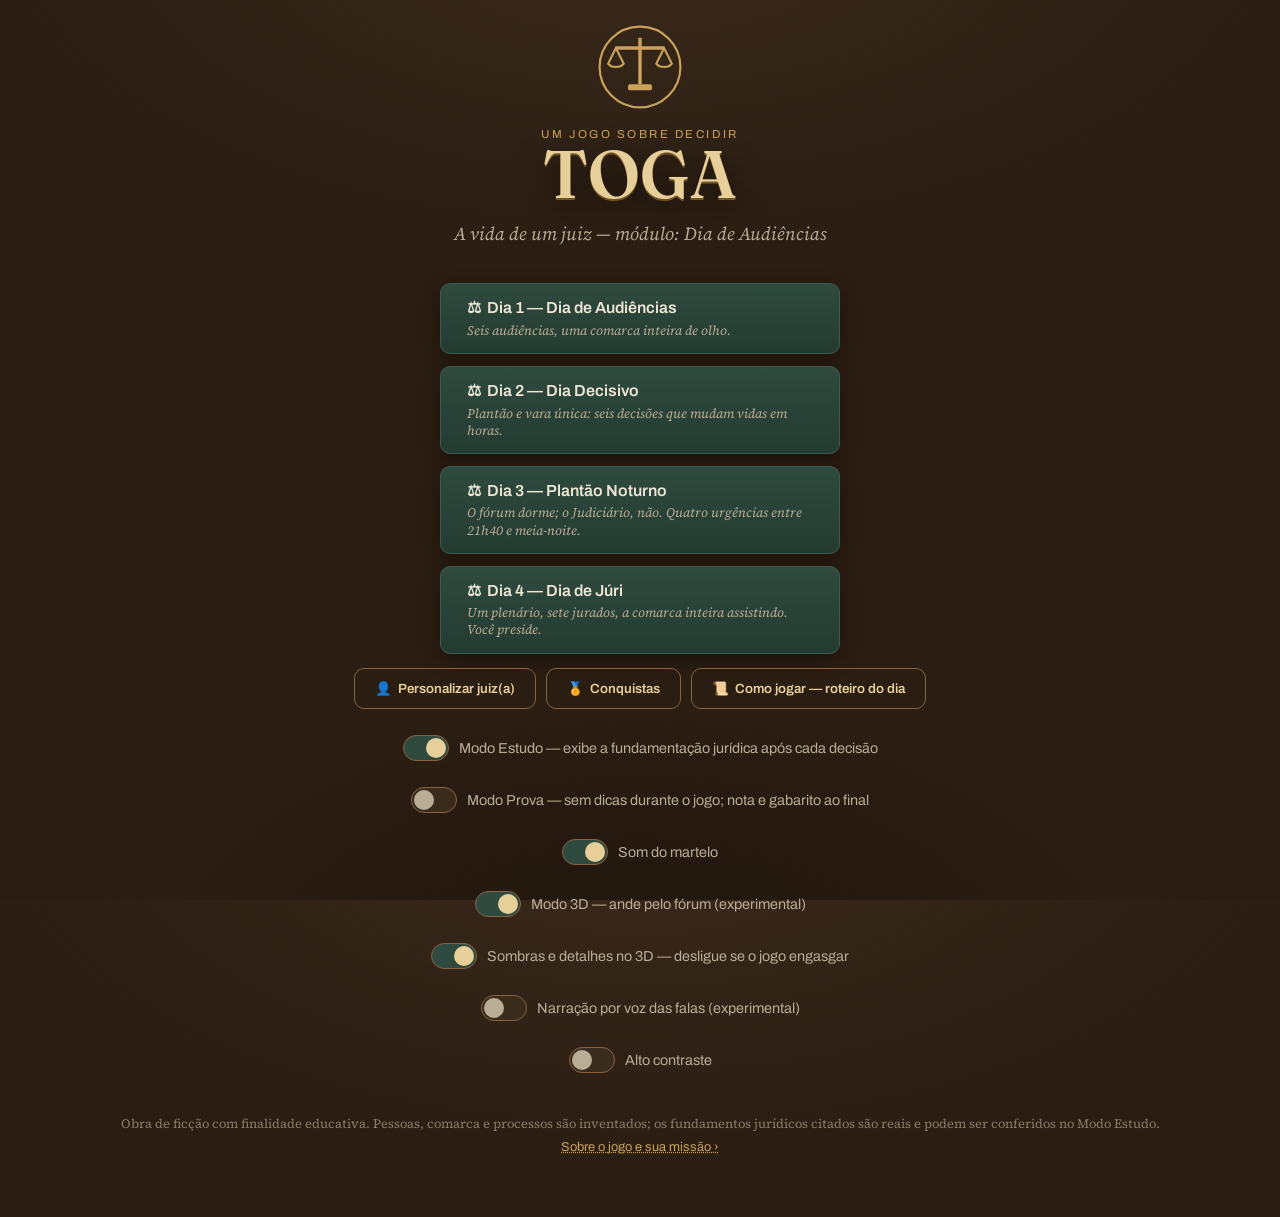
==== commit c4767e76: "Comarca cresce: CEJUSC, 2ª Vara, Parque, ACM, estresse animado e roteiro do dia - Clareza: tutorial " ====
--- a/index.html
+++ b/index.html
@@ -43,6 +43,7 @@
       <div class="linha-extras">
         <button class="btn-secundario" id="btn-juiz">👤 &nbsp;Personalizar juiz(a)</button>
         <button class="btn-secundario" id="btn-conquistas">🏅 &nbsp;Conquistas</button>
+        <button class="btn-secundario" id="btn-como-jogar">📜 &nbsp;Como jogar — roteiro do dia</button>
       </div>
 
       <div class="linha-config">
@@ -99,6 +100,7 @@
         <button class="btn-pausa" id="btn-lanche">🥪 Frigobar <small>+6 min</small></button>
         <button class="btn-pausa" id="btn-saude" hidden>🩺 Setor de saúde <small>+15 min</small></button>
         <button class="btn-pausa" id="btn-conclusos" hidden>📥 Conclusos <span id="qtd-conclusos"></span></button>
+        <button class="btn-ajuda" id="btn-ajuda-pauta" title="Como jogar — roteiro do dia" aria-label="Como jogar">?</button>
       </div>
 
       <div class="lista-pauta" id="lista-pauta"><!-- cartões gerados pelo ui.js --></div>
@@ -233,6 +235,7 @@
     <div class="hud-mundo">
       <div class="relogio" id="hud-relogio-mundo">—</div>
       <div class="pilula-estresse" id="estresse-mundo" title="Estresse">🫀 18</div>
+      <button class="btn-ajuda" id="btn-ajuda-mundo" title="Como jogar — roteiro do dia" aria-label="Como jogar">?</button>
       <div id="objetivo-mundo" class="objetivo-mundo" hidden>—</div>
     </div>
     <div id="prompt-interacao" class="prompt-interacao" hidden>
@@ -364,6 +367,9 @@
   <script src="js/3d/mundo.js"></script>
   <script src="js/3d/cidade3d.js"></script>
   <script src="js/3d/esmec3d.js"></script>
+  <script src="js/3d/parque3d.js"></script>
+  <script src="js/3d/acm3d.js"></script>
+  <script src="js/3d/bicicleta3d.js"></script>
   <script src="js/3d/carro3d.js"></script>
   <script src="js/3d/rotinas3d.js"></script>
   <script src="js/3d/prisao3d.js"></script>
--- a/css/estilo.css
+++ b/css/estilo.css
@@ -325,8 +325,11 @@
 .preenchimento.cel { background: var(--eixo-cel); }
 .preenchimento.imp { background: var(--eixo-imp); }
 .preenchimento.est { background: linear-gradient(90deg, #7fa08f, #c9a35c 55%, #d96b6b); }
-.barra-estresse.alerta .rotulo { color: #e0b46a; }
-.barra-estresse.critico .rotulo { color: #e08a8a; animation: pulsar 1s ease infinite; }
+.barra-estresse.alerta .rotulo { color: #e0b46a; font-weight: 700; }
+.barra-estresse.critico .rotulo { color: #e08a8a; font-weight: 800; animation: pulsar 1s ease infinite; }
+/* o trilho do estresse ganha brilho conforme aperta — fica impossível ignorar */
+.barra-estresse.alerta .trilho { box-shadow: 0 0 10px rgba(224,180,106,.55); border-color: #8a6a30; }
+.barra-estresse.critico .trilho { box-shadow: 0 0 16px rgba(224,138,138,.85); border-color: var(--vinho); animation: pulsar 1s ease infinite; }
 
 /* pílula de estresse (mundo 3D e pauta) */
 .pilula-estresse {
@@ -334,8 +337,27 @@
   background: rgba(20,16,11,.82); border: 1px solid var(--madeira-viva);
   border-radius: 999px; padding: 5px 12px; color: var(--verde-claro);
 }
-.pilula-estresse.alerta { color: #e0b46a; border-color: #8a6a30; }
-.pilula-estresse.critico { color: #e08a8a; border-color: var(--vinho); animation: pulsar 1s ease infinite; }
+.pilula-estresse.alerta { color: #e0b46a; border-color: #8a6a30; box-shadow: 0 0 10px rgba(224,180,106,.4); animation: pulsar 1.8s ease infinite; }
+.pilula-estresse.critico { color: #e08a8a; border-color: var(--vinho); box-shadow: 0 0 14px rgba(224,138,138,.6); animation: pulsar 1s ease infinite; }
+
+/* "passar mal": pulso vermelho de tela inteira durante a emergência médica */
+#flash-emergencia {
+  position: fixed; inset: 0; z-index: 80; pointer-events: none; opacity: 0;
+  background: radial-gradient(ellipse at center, rgba(120,0,0,.12) 30%, rgba(90,0,0,.72) 100%);
+  transition: opacity .6s ease;
+}
+#flash-emergencia.ativo { opacity: 1; animation: pulsoEmergencia 1.4s ease-in-out infinite; }
+@keyframes pulsoEmergencia { 0%,100% { opacity: .72; } 50% { opacity: 1; } }
+
+/* botão de ajuda "?" — reabre o roteiro do dia (menu, pauta e mundo 3D) */
+.btn-ajuda {
+  width: 30px; height: 30px; flex: 0 0 30px; border-radius: 50%;
+  background: rgba(20,16,11,.82); border: 1px solid var(--latao);
+  color: var(--latao-claro); font-weight: 800; font-size: 1rem; line-height: 1;
+  cursor: pointer; display: inline-flex; align-items: center; justify-content: center;
+  pointer-events: auto;   /* o #tela-mundo tem pointer-events:none */
+}
+.btn-ajuda:hover { background: rgba(201,163,92,.16); border-color: var(--latao-claro); }
 
 /* pausas de autocuidado (pauta 2D) */
 .linha-pausas { display: flex; gap: 10px; align-items: center; flex-wrap: wrap; margin-bottom: 16px; }
@@ -1127,6 +1149,9 @@
   animation: pulsar 1.6s ease infinite;
   pointer-events: auto; cursor: pointer;   /* no toque, o aviso É o botão */
 }
+/* sem foco, o prompt some DE VERDADE (o display:flex acima
+   vencia o atributo hidden — ficava um rótulo velho na tela) */
+.prompt-interacao[hidden] { display: none; }
 .prompt-interacao kbd {
   font-family: var(--f-ui); font-weight: 800; color: var(--tinta);
   background: var(--latao-claro); border-radius: 6px; padding: 3px 9px;
@@ -1192,7 +1217,9 @@
 }
 .cartao-visita {
   width: min(680px, 92vw); max-height: 86vh; overflow-y: auto;
-  background: var(--papel, #1d150d);
+  /* fundo ESCURO explícito: var(--papel) é creme e deixava o
+     texto claro invisível (contraste ~1:1 — relatório de teste) */
+  background: #221a10;
   border: 1px solid var(--latao, #c9a35c);
   border-radius: 14px;
   padding: 26px 30px;
@@ -1211,9 +1238,9 @@
 .opcao-visita {
   display: block; width: 100%; text-align: left;
   margin: 8px 0; padding: 12px 16px;
-  background: rgba(201, 163, 92, .08);
-  border: 1px solid rgba(201, 163, 92, .4);
-  border-radius: 10px; color: #efe6d4; cursor: pointer;
+  background: rgba(201, 163, 92, .14);
+  border: 1px solid rgba(201, 163, 92, .55);
+  border-radius: 10px; color: #f0e8d8; cursor: pointer;
   font: inherit; line-height: 1.45;
   transition: background .15s ease, transform .1s ease;
 }
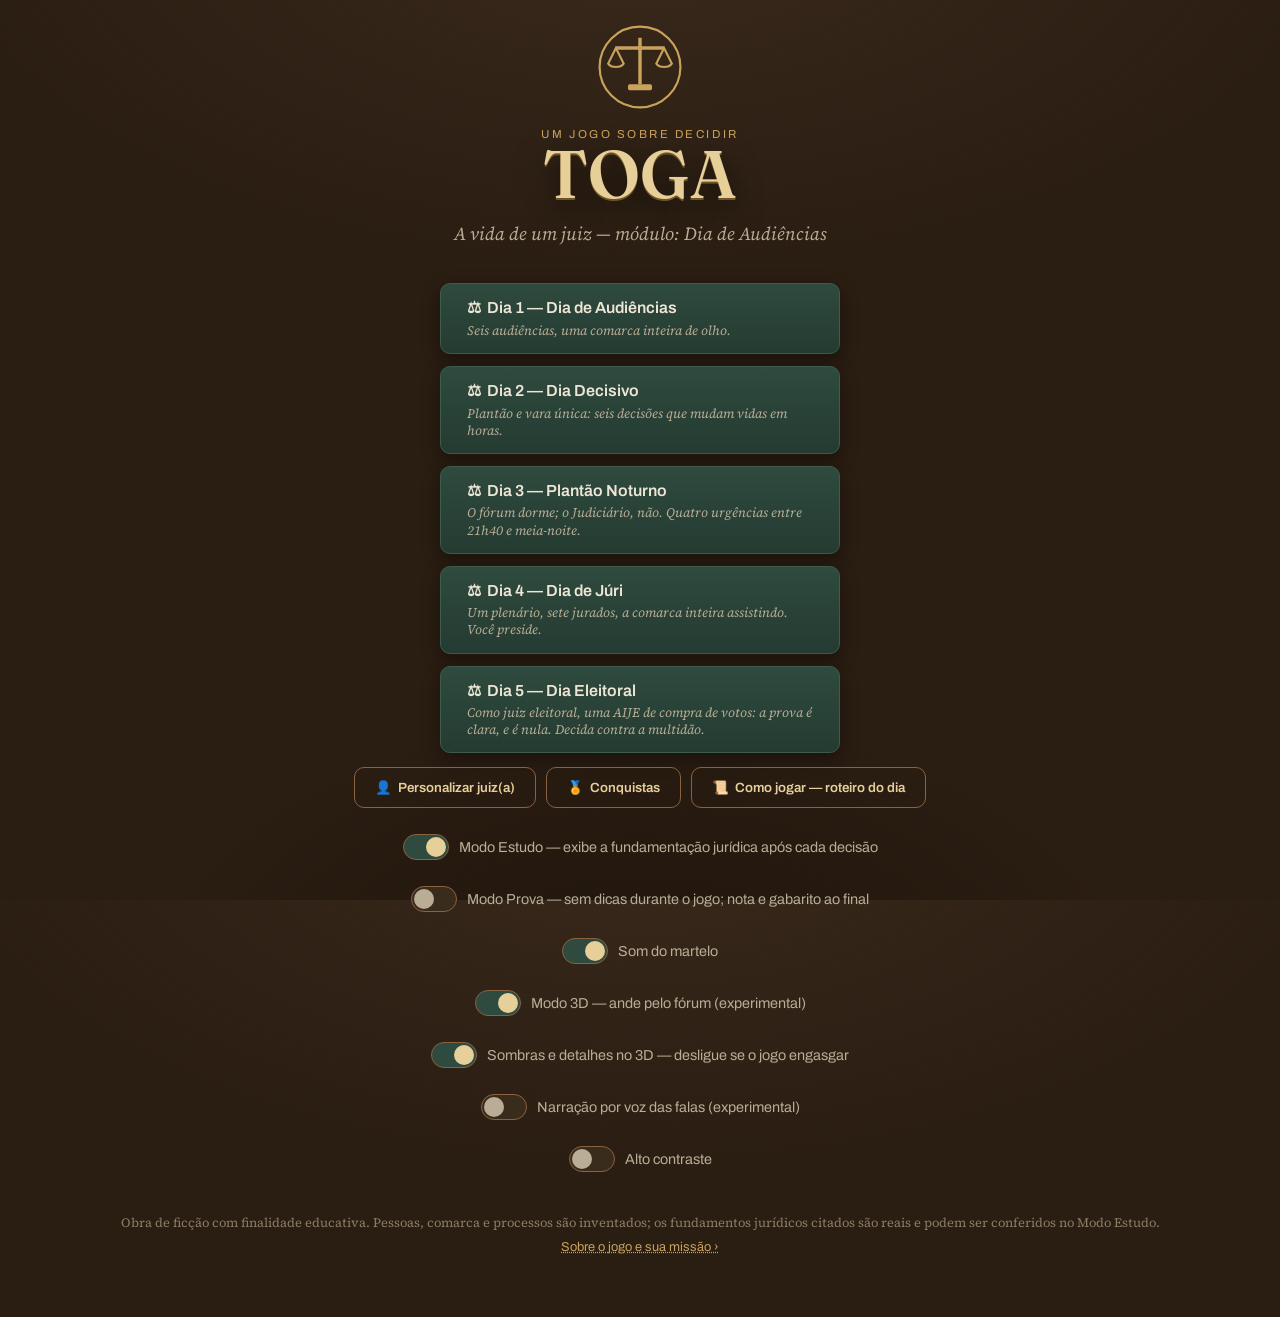
==== commit 45edb03f: "Dia 5 eleitoral, colisão de NPCs, vida nas cenas e colapso animado - Colisão: o juiz não atravessa m" ====
--- a/index.html
+++ b/index.html
@@ -401,6 +401,7 @@
   <script src="js/casos/caso-internacao.js"></script>
   <script src="js/casos/caso-madrugada.js"></script>
   <script src="js/casos/caso-feminicidio.js"></script>
+  <script src="js/casos/caso-aije.js"></script>
   <script src="js/pautas.js"></script>
   <script src="js/despachos.js"></script>
   <script src="js/gabarito.js"></script>
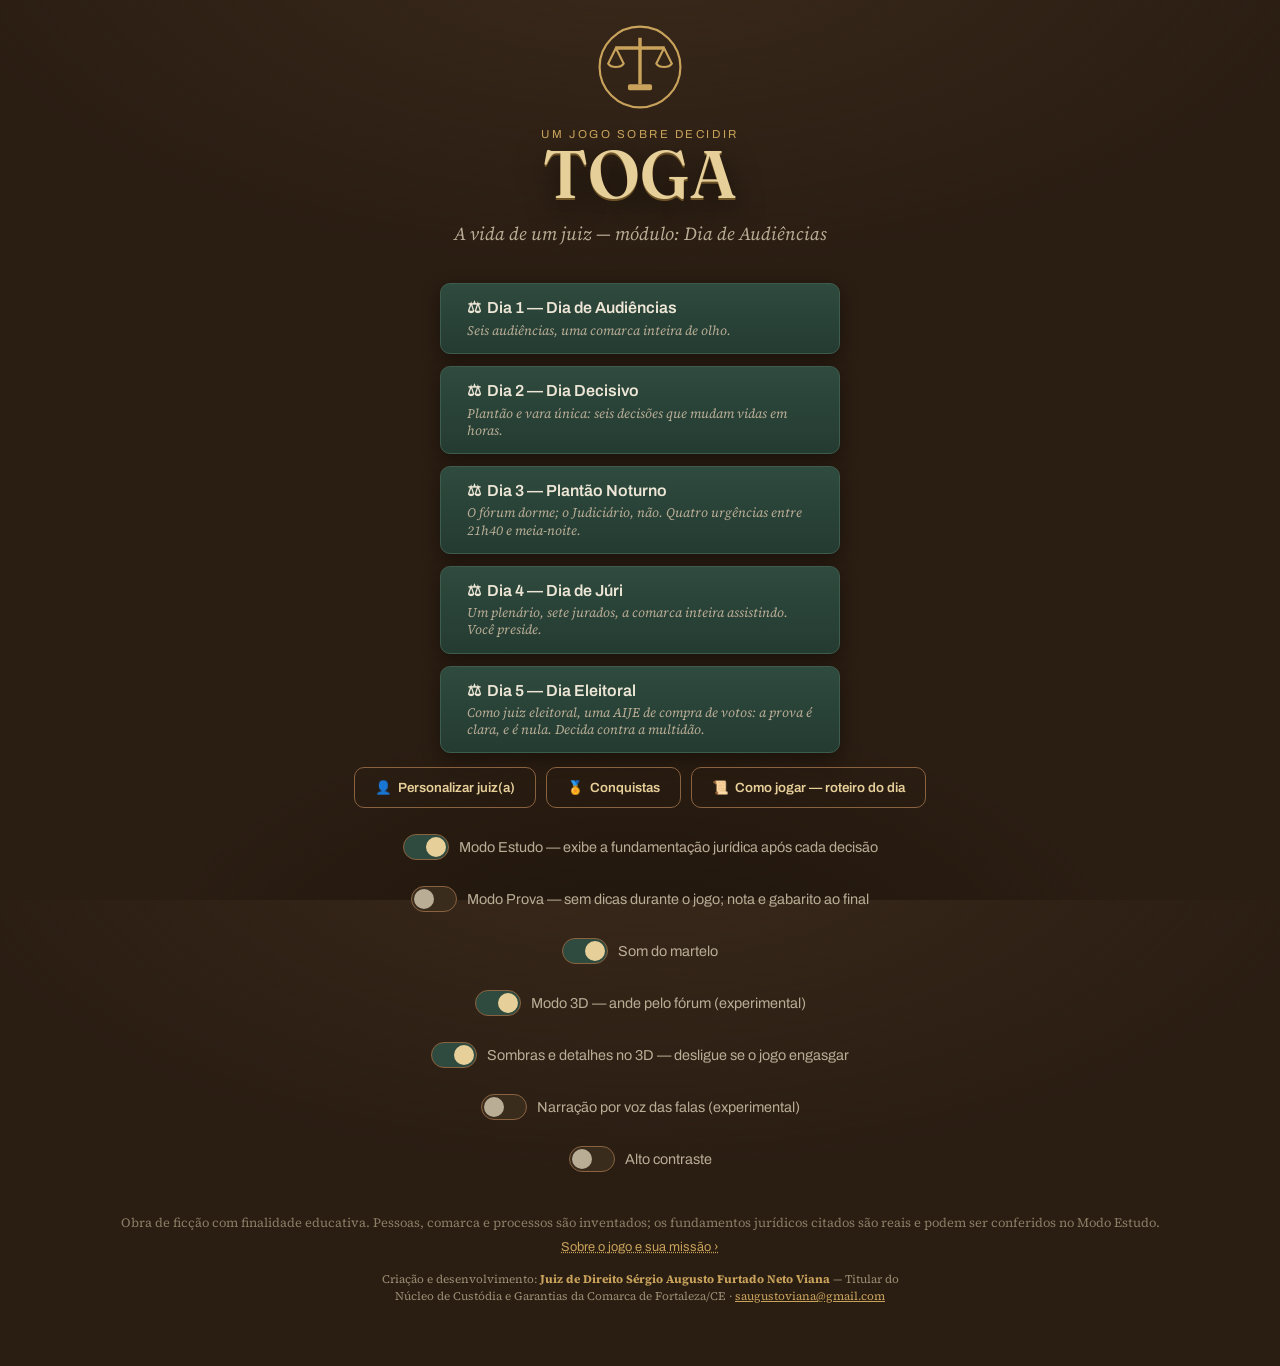
==== commit a2f962b2: "Créditos do autor na interface (menu e tela Sobre) Inclui o crédito de criação e desenvolvimento do " ====
--- a/index.html
+++ b/index.html
@@ -79,6 +79,9 @@
         Obra de ficção com finalidade educativa. Pessoas, comarca e processos são inventados;
         os fundamentos jurídicos citados são reais e podem ser conferidos no Modo Estudo.
         <br><button class="link-sobre" id="btn-sobre">Sobre o jogo e sua missão ›</button>
+        <br><span class="credito-autor">Criação e desenvolvimento: <strong>Juiz de Direito Sérgio
+        Augusto Furtado Neto Viana</strong> — Titular do Núcleo de Custódia e Garantias da Comarca de
+        Fortaleza/CE · <a href="mailto:saugustoviana@gmail.com">saugustoviana@gmail.com</a></span>
       </p>
     </div>
   </section>
@@ -321,6 +324,12 @@
       <code>?demo=1</code> no endereço: um caso curto, sem tutorial, que volta sozinho à tela
       inicial. O roteiro completo, os objetivos de aprendizagem por caso e o FAQ estão no
       <strong>Guia do Educador</strong> (arquivo <code>docs/GUIA-DO-EDUCADOR.md</code>).</p>
+
+      <h3 style="margin-top:24px;">Criação e desenvolvimento</h3>
+      <p>Idealizado, escrito e desenvolvido por <strong>Sérgio Augusto Furtado Neto Viana</strong>,
+      Juiz de Direito, Titular do <strong>Núcleo de Custódia e Garantias da Comarca de
+      Fortaleza/CE</strong>.</p>
+      <p>Contato: <a href="mailto:saugustoviana@gmail.com">saugustoviana@gmail.com</a></p>
 
       <div class="acoes-desfecho">
         <button class="btn-secundario" id="btn-sobre-voltar">‹ Voltar ao menu</button>
@@ -408,6 +417,7 @@
   <script src="js/cartao.js"></script>
   <script src="js/resultado.js"></script>
   <script src="js/epilogo.js"></script>
+  <script src="js/minijogos.js"></script>
   <script src="js/main.js"></script>
 </body>
 </html>
--- a/css/estilo.css
+++ b/css/estilo.css
@@ -166,6 +166,12 @@
   text-decoration: underline dotted; margin-top: 6px;
 }
 .link-sobre:hover { color: var(--latao-claro); }
+.credito-autor {
+  display: inline-block; margin-top: 14px; font-size: .72rem; line-height: 1.5;
+  color: #9a8c72; max-width: 540px;
+}
+.credito-autor strong { color: var(--latao); }
+.credito-autor a { color: var(--latao); }
 #tela-sobre p { margin-top: 8px; color: var(--texto); }
 #tela-sobre code { background: rgba(201,163,92,.12); padding: 1px 6px; border-radius: 4px; }
 
@@ -1252,6 +1258,59 @@
 .feedback-visita.fb-ruim { background: rgba(124, 48, 48, .3); border-left: 3px solid #c97a6a; color: #f0ddd4; }
 .btn-seguir-visita { margin-top: 14px; }
 
+/* placar dos minijogos da ACM */
+.placar-mini {
+  margin: 6px 0 12px; padding: 10px 14px; border-radius: 10px; text-align: center;
+  font-family: var(--f-ui, sans-serif); font-size: .92rem; line-height: 1.5;
+  background: rgba(20, 16, 11, .5); border: 1px solid var(--madeira-viva, #5a4a32);
+  color: var(--latao-claro, #e7cf9a);
+}
+.painel-visita.minijogo .cartao-visita { max-width: 560px; }
+
+/* ---- minijogos em canvas (ACM) ---- */
+.minijogo-overlay {
+  position: fixed; inset: 0; z-index: 95; display: flex; flex-direction: column;
+  align-items: center; justify-content: center; gap: 12px;
+  background: rgba(8, 6, 4, .9); backdrop-filter: blur(3px); padding: 12px;
+}
+.minijogo-canvas {
+  width: min(760px, 96vw); height: auto; aspect-ratio: 760 / 460;
+  border-radius: 12px; border: 1px solid var(--latao, #c9a35c);
+  box-shadow: 0 24px 70px rgba(0,0,0,.7); touch-action: none;
+}
+.minijogo-botoes { display: flex; gap: 14px; }
+.mj-btn {
+  min-width: 84px; height: 56px; border-radius: 12px; font: bold 1.3rem Georgia, serif;
+  background: rgba(20,16,11,.9); color: var(--latao-claro, #e7cf9a);
+  border: 1px solid var(--latao, #c9a35c); cursor: pointer; user-select: none; touch-action: none;
+}
+.mj-btn.mj-acao { min-width: 150px; color: #fff; background: rgba(124,48,48,.85); border-color: var(--vinho, #7c3030); }
+.mj-btn:active { background: rgba(201,163,92,.3); }
+
+/* vídeo-prova do caso eleitoral (painel que desce do topo) — modo 2D */
+.video-prova { position: fixed; top: 0; left: 50%; transform: translateX(-50%); z-index: 70; pointer-events: none; }
+.video-prova-tela {
+  width: min(440px, 70vw); aspect-ratio: 512 / 320; position: relative; overflow: hidden;
+  background-size: cover; background-position: center; background-color: #14171c;
+  border: 6px solid #0a0a0c; border-radius: 4px; box-shadow: 0 14px 44px rgba(0,0,0,.65);
+  animation: videoDesce .9s ease, videoFlicker .14s steps(2) infinite;
+}
+.video-prova-tela::after {
+  content: ""; position: absolute; left: 0; right: 0; height: 12%; pointer-events: none;
+  background: linear-gradient(rgba(191,230,242,0), rgba(191,230,242,.4), rgba(191,230,242,0));
+  animation: videoScan 2.2s linear infinite;
+}
+.video-prova.recolher .video-prova-tela { animation: videoSobe .9s ease forwards; }
+.video-prova-rec {
+  position: absolute; top: 6px; left: 8px; color: #e8413a;
+  font: bold .82rem monospace; text-shadow: 0 1px 2px #000; animation: videoBlink 1s steps(2) infinite;
+}
+@keyframes videoDesce { from { transform: translateY(-115%); } to { transform: translateY(0); } }
+@keyframes videoSobe  { to { transform: translateY(-120%); opacity: 0; } }
+@keyframes videoScan  { from { top: -12%; } to { top: 100%; } }
+@keyframes videoFlicker { 0% { filter: brightness(.98); } 100% { filter: brightness(1.06); } }
+@keyframes videoBlink { 0% { opacity: 1; } 100% { opacity: .25; } }
+
 /* o HUD do carro (velocímetro + dica) */
 #hud-carro {
   position: fixed; left: 50%; bottom: 22px; transform: translateX(-50%);
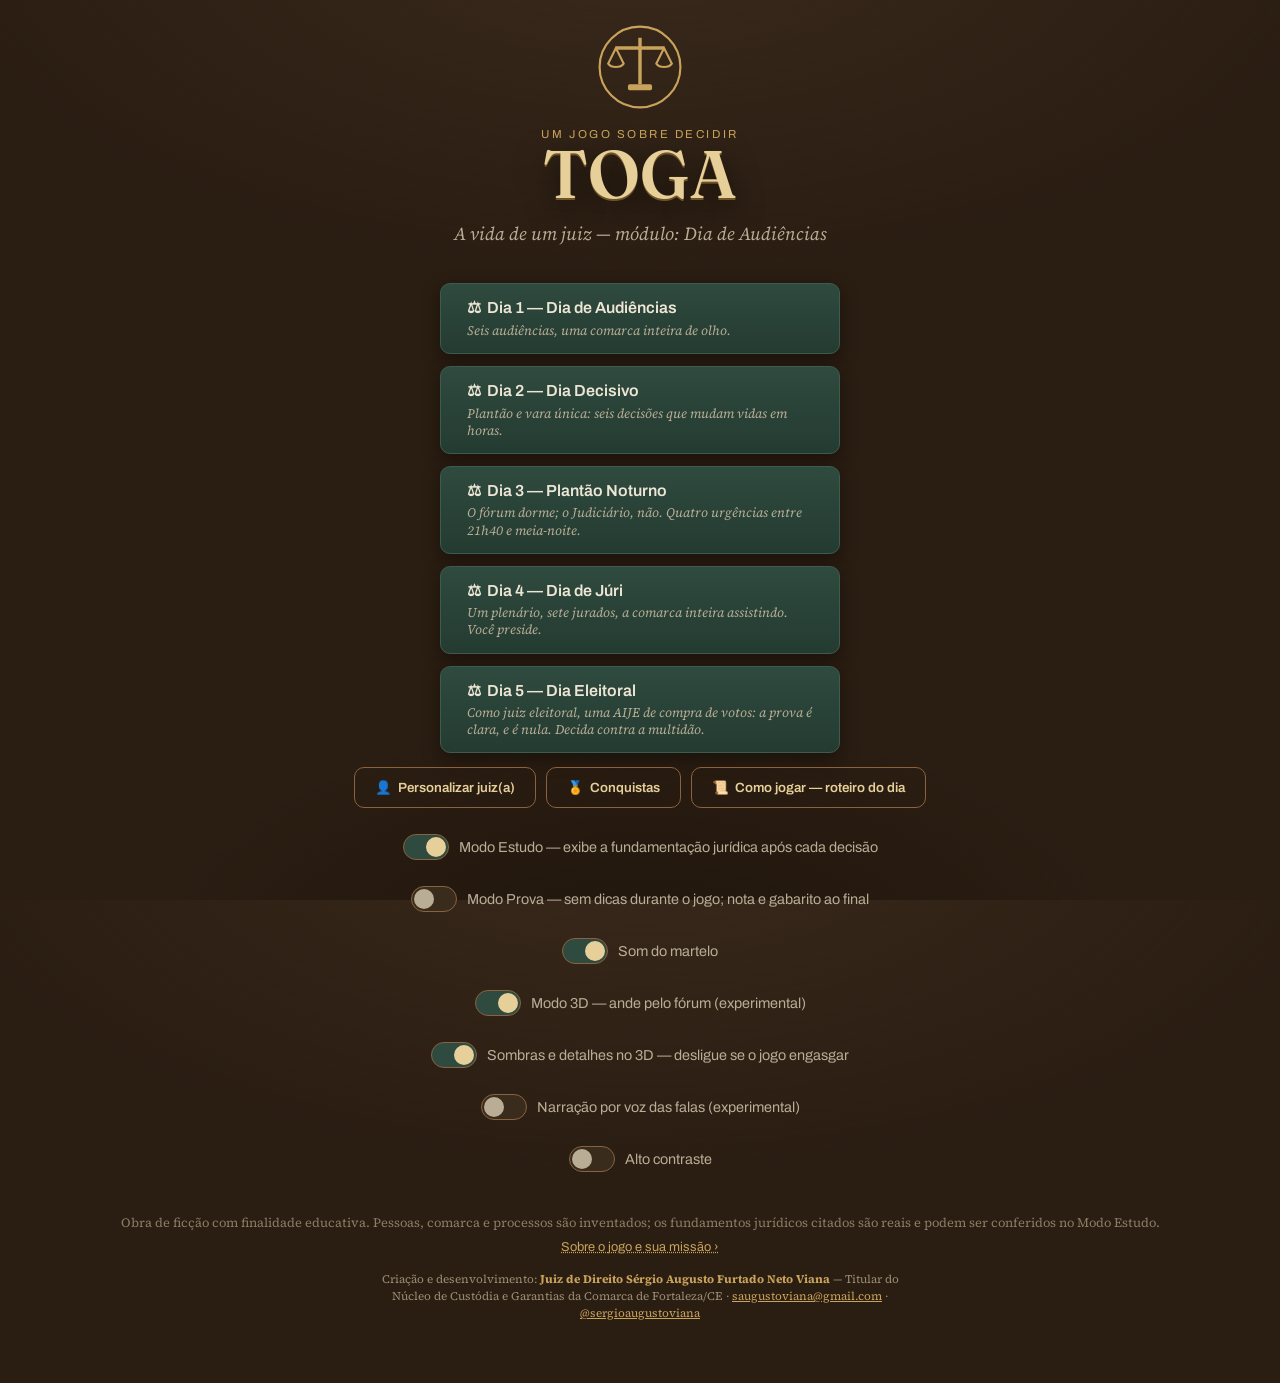
==== commit ca76b62f: "Adiciona Instagram do autor (@sergioaugustoviana) aos créditos Inclui o contato do Instagram ao lado" ====
--- a/index.html
+++ b/index.html
@@ -81,7 +81,8 @@
         <br><button class="link-sobre" id="btn-sobre">Sobre o jogo e sua missão ›</button>
         <br><span class="credito-autor">Criação e desenvolvimento: <strong>Juiz de Direito Sérgio
         Augusto Furtado Neto Viana</strong> — Titular do Núcleo de Custódia e Garantias da Comarca de
-        Fortaleza/CE · <a href="mailto:saugustoviana@gmail.com">saugustoviana@gmail.com</a></span>
+        Fortaleza/CE · <a href="mailto:saugustoviana@gmail.com">saugustoviana@gmail.com</a> ·
+        <a href="https://instagram.com/sergioaugustoviana" target="_blank" rel="noopener">@sergioaugustoviana</a></span>
       </p>
     </div>
   </section>
@@ -329,7 +330,8 @@
       <p>Idealizado, escrito e desenvolvido por <strong>Sérgio Augusto Furtado Neto Viana</strong>,
       Juiz de Direito, Titular do <strong>Núcleo de Custódia e Garantias da Comarca de
       Fortaleza/CE</strong>.</p>
-      <p>Contato: <a href="mailto:saugustoviana@gmail.com">saugustoviana@gmail.com</a></p>
+      <p>Contato: <a href="mailto:saugustoviana@gmail.com">saugustoviana@gmail.com</a> ·
+      Instagram: <a href="https://instagram.com/sergioaugustoviana" target="_blank" rel="noopener">@sergioaugustoviana</a></p>
 
       <div class="acoes-desfecho">
         <button class="btn-secundario" id="btn-sobre-voltar">‹ Voltar ao menu</button>
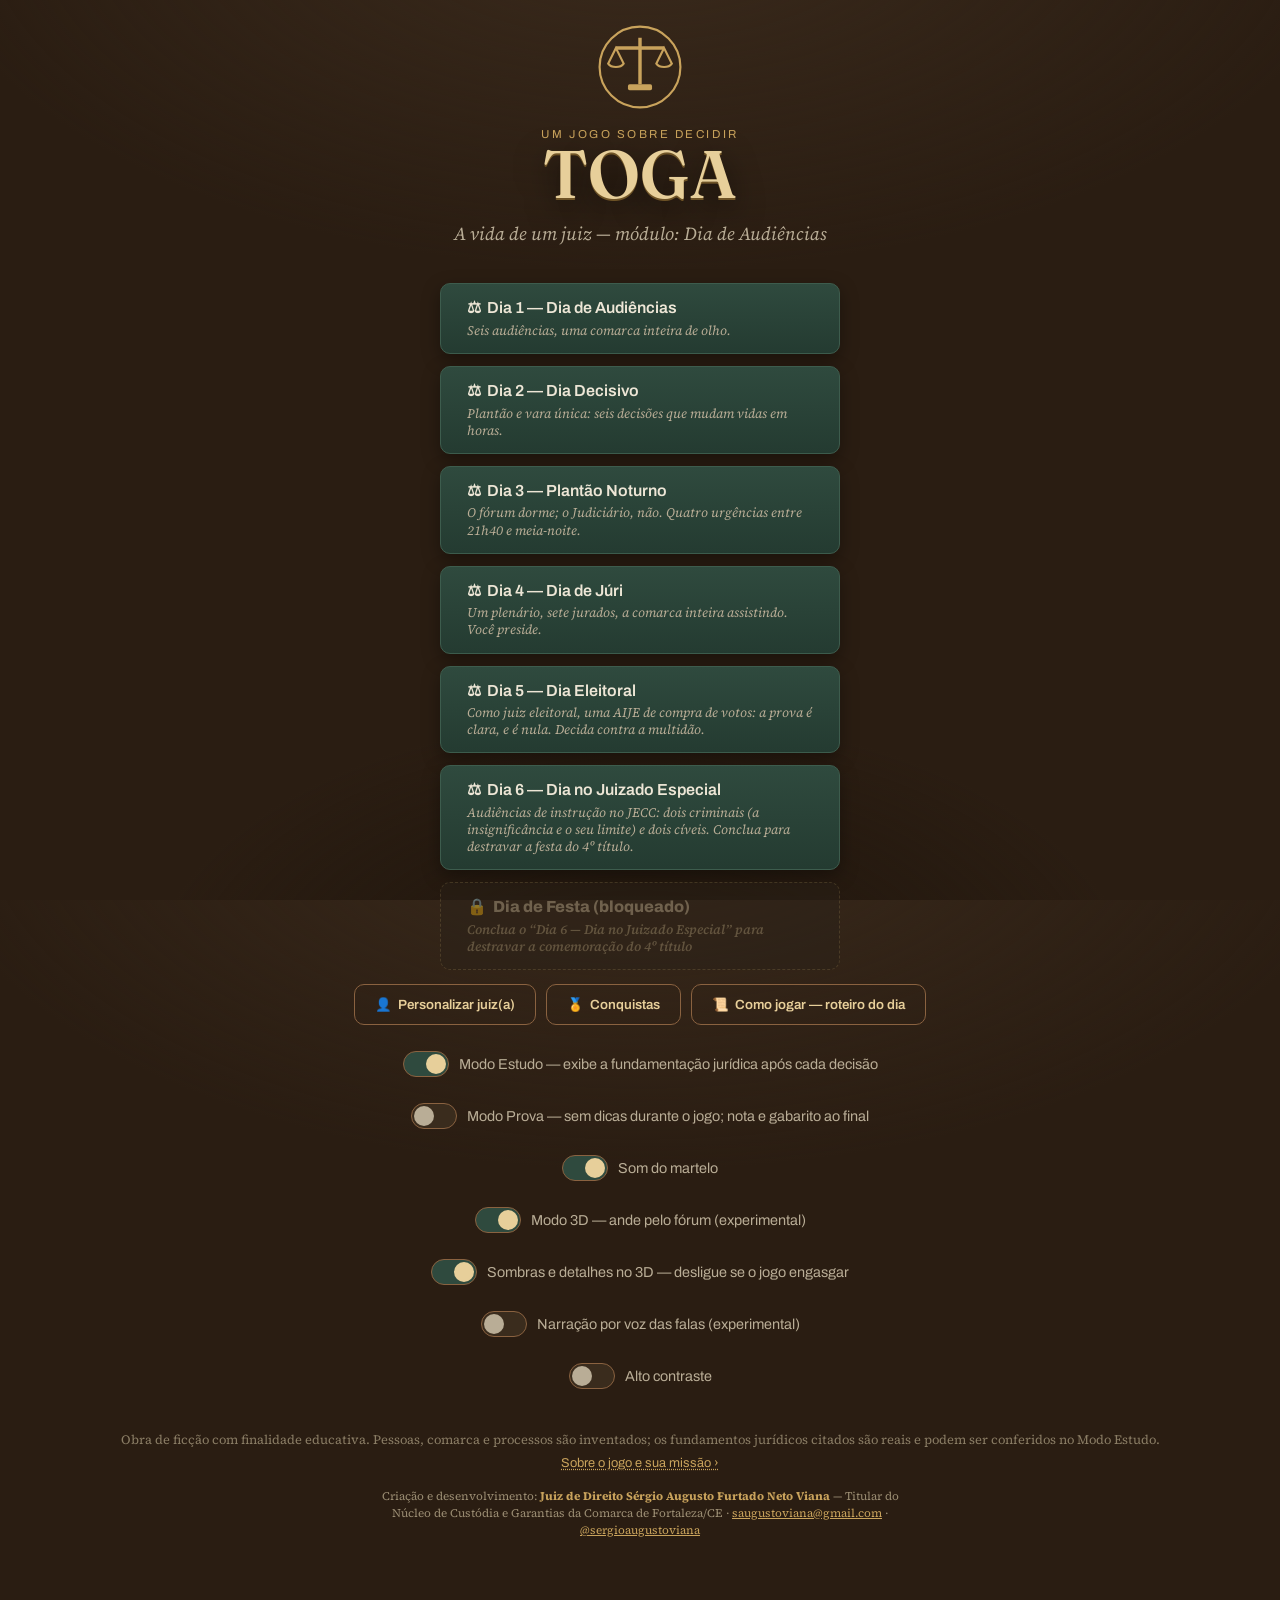
==== commit 1761a35b: "Cria o Juizado Especial Cível e Criminal + Dia de Festa do 4º título Nova ala do fórum (js/3d/juizad" ====
--- a/index.html
+++ b/index.html
@@ -380,6 +380,7 @@
   <script src="js/3d/esmec3d.js"></script>
   <script src="js/3d/parque3d.js"></script>
   <script src="js/3d/acm3d.js"></script>
+  <script src="js/3d/juizado3d.js"></script>
   <script src="js/3d/bicicleta3d.js"></script>
   <script src="js/3d/carro3d.js"></script>
   <script src="js/3d/rotinas3d.js"></script>
@@ -413,6 +414,10 @@
   <script src="js/casos/caso-madrugada.js"></script>
   <script src="js/casos/caso-feminicidio.js"></script>
   <script src="js/casos/caso-aije.js"></script>
+  <script src="js/casos/caso-jecc-insignificancia.js"></script>
+  <script src="js/casos/caso-jecc-reincidente.js"></script>
+  <script src="js/casos/caso-jecc-negativacao.js"></script>
+  <script src="js/casos/caso-jecc-vicio.js"></script>
   <script src="js/pautas.js"></script>
   <script src="js/despachos.js"></script>
   <script src="js/gabarito.js"></script>
@@ -420,6 +425,7 @@
   <script src="js/resultado.js"></script>
   <script src="js/epilogo.js"></script>
   <script src="js/minijogos.js"></script>
+  <script src="js/muralJecc.js"></script>
   <script src="js/main.js"></script>
 </body>
 </html>
--- a/css/estilo.css
+++ b/css/estilo.css
@@ -1354,3 +1354,67 @@
 }
 #hud-radio .freq { color: var(--latao-claro, #e7cf9a); font-weight: 700; font-size: .8rem; letter-spacing: .06em; }
 #hud-radio .prog { color: #efe6d4; font-size: .85rem; line-height: 1.4; }
+
+/* ============================================================
+   MURAL DA EQUIPE (galeria DOM das fotos de /jecc)
+   ============================================================ */
+.mural-overlay {
+  position: fixed; inset: 0; z-index: 96; display: flex;
+  align-items: flex-start; justify-content: center; padding: 18px;
+  background: rgba(8, 6, 4, .9); backdrop-filter: blur(3px); overflow: auto;
+}
+.mural-painel {
+  width: min(1100px, 96vw); margin: auto;
+  background:
+    repeating-linear-gradient(45deg, rgba(0,0,0,.05) 0 6px, rgba(255,255,255,.02) 6px 12px),
+    #5a4128;
+  border: 10px solid #3a2a18; border-radius: 10px;
+  box-shadow: 0 30px 90px rgba(0,0,0,.7); padding: 18px 18px 28px;
+}
+.mural-cabecalho { position: relative; text-align: center; color: #f4ecd9; margin-bottom: 14px; }
+.mural-cabecalho h2 { margin: 0 0 4px; font-size: 1.4rem; color: var(--latao-claro, #e7cf9a); }
+.mural-cabecalho p { margin: 0; font-size: .9rem; color: #efe6d4; opacity: .9; }
+.mural-fechar {
+  position: absolute; top: -4px; right: 0; cursor: pointer;
+  background: var(--vinho, #7a2e2e); color: #f4ecd9; border: 1px solid #c9a35c;
+  border-radius: 8px; padding: 6px 12px; font-weight: 700;
+}
+.mural-grade {
+  display: grid; grid-template-columns: repeat(auto-fill, minmax(180px, 1fr));
+  gap: 18px; align-items: start;
+}
+.mural-polaroid {
+  position: relative; margin: 0; background: #fbf8f0; padding: 10px 10px 6px;
+  border-radius: 3px; box-shadow: 0 8px 20px rgba(0,0,0,.45);
+  transition: transform .15s ease, box-shadow .15s ease;
+}
+.mural-polaroid:hover { transform: rotate(0deg) scale(1.04) !important; box-shadow: 0 14px 30px rgba(0,0,0,.6); z-index: 2; }
+.mural-polaroid img { width: 100%; height: 170px; object-fit: cover; display: block; background: #ddd; cursor: zoom-in; }
+.mural-polaroid figcaption { font-family: Georgia, serif; font-size: .8rem; color: #2a2118; text-align: center; padding: 6px 2px 2px; line-height: 1.25; }
+.mural-tachinha { position: absolute; top: -7px; left: 50%; width: 14px; height: 14px; transform: translateX(-50%); border-radius: 50%; background: radial-gradient(circle at 35% 30%, #e88, #7a2e2e); box-shadow: 0 2px 4px rgba(0,0,0,.5); }
+.mural-faltando { background: #efe7d6; min-height: 150px; display: flex; flex-direction: column; justify-content: center; }
+.mural-aviso { color: #8a5a3a; font-size: .8rem; text-align: center; padding: 30px 6px; }
+.mural-lightbox {
+  position: fixed; inset: 0; z-index: 98; display: flex; flex-direction: column;
+  align-items: center; justify-content: center; gap: 12px; padding: 24px;
+  background: rgba(5, 4, 2, .94); cursor: zoom-out;
+}
+.mural-lightbox img { max-width: 92vw; max-height: 80vh; border: 8px solid #fbf8f0; border-radius: 4px; box-shadow: 0 20px 60px rgba(0,0,0,.8); }
+.mural-lightbox-legenda { color: #f4ecd9; font-family: Georgia, serif; font-size: 1.05rem; text-align: center; }
+
+/* ============================================================
+   CARTÃO DO DIA DE FESTA (4º título) no menu
+   ============================================================ */
+.cartao-festa {
+  position: relative;
+  background: linear-gradient(135deg, #8e6f1a, #c9a35c 45%, #8e6f1a) !important;
+  color: #1d1407 !important; border: 2px solid #ffe2a8 !important;
+  box-shadow: 0 0 22px rgba(201,163,92,.55) !important; font-weight: 800;
+}
+.cartao-festa .sub-dia { color: #2a1d08 !important; font-weight: 700; }
+.cartao-festa.bloqueado {
+  background: #2a2118 !important; color: #b6a98c !important;
+  border: 1px dashed #6a5a3a !important; box-shadow: none !important; cursor: not-allowed;
+}
+.cartao-festa.bloqueado .sub-dia { color: #9a8c6c !important; font-weight: 600; }
+.cartao-festa:not(.bloqueado) { animation: pulsar 2.2s ease infinite; }
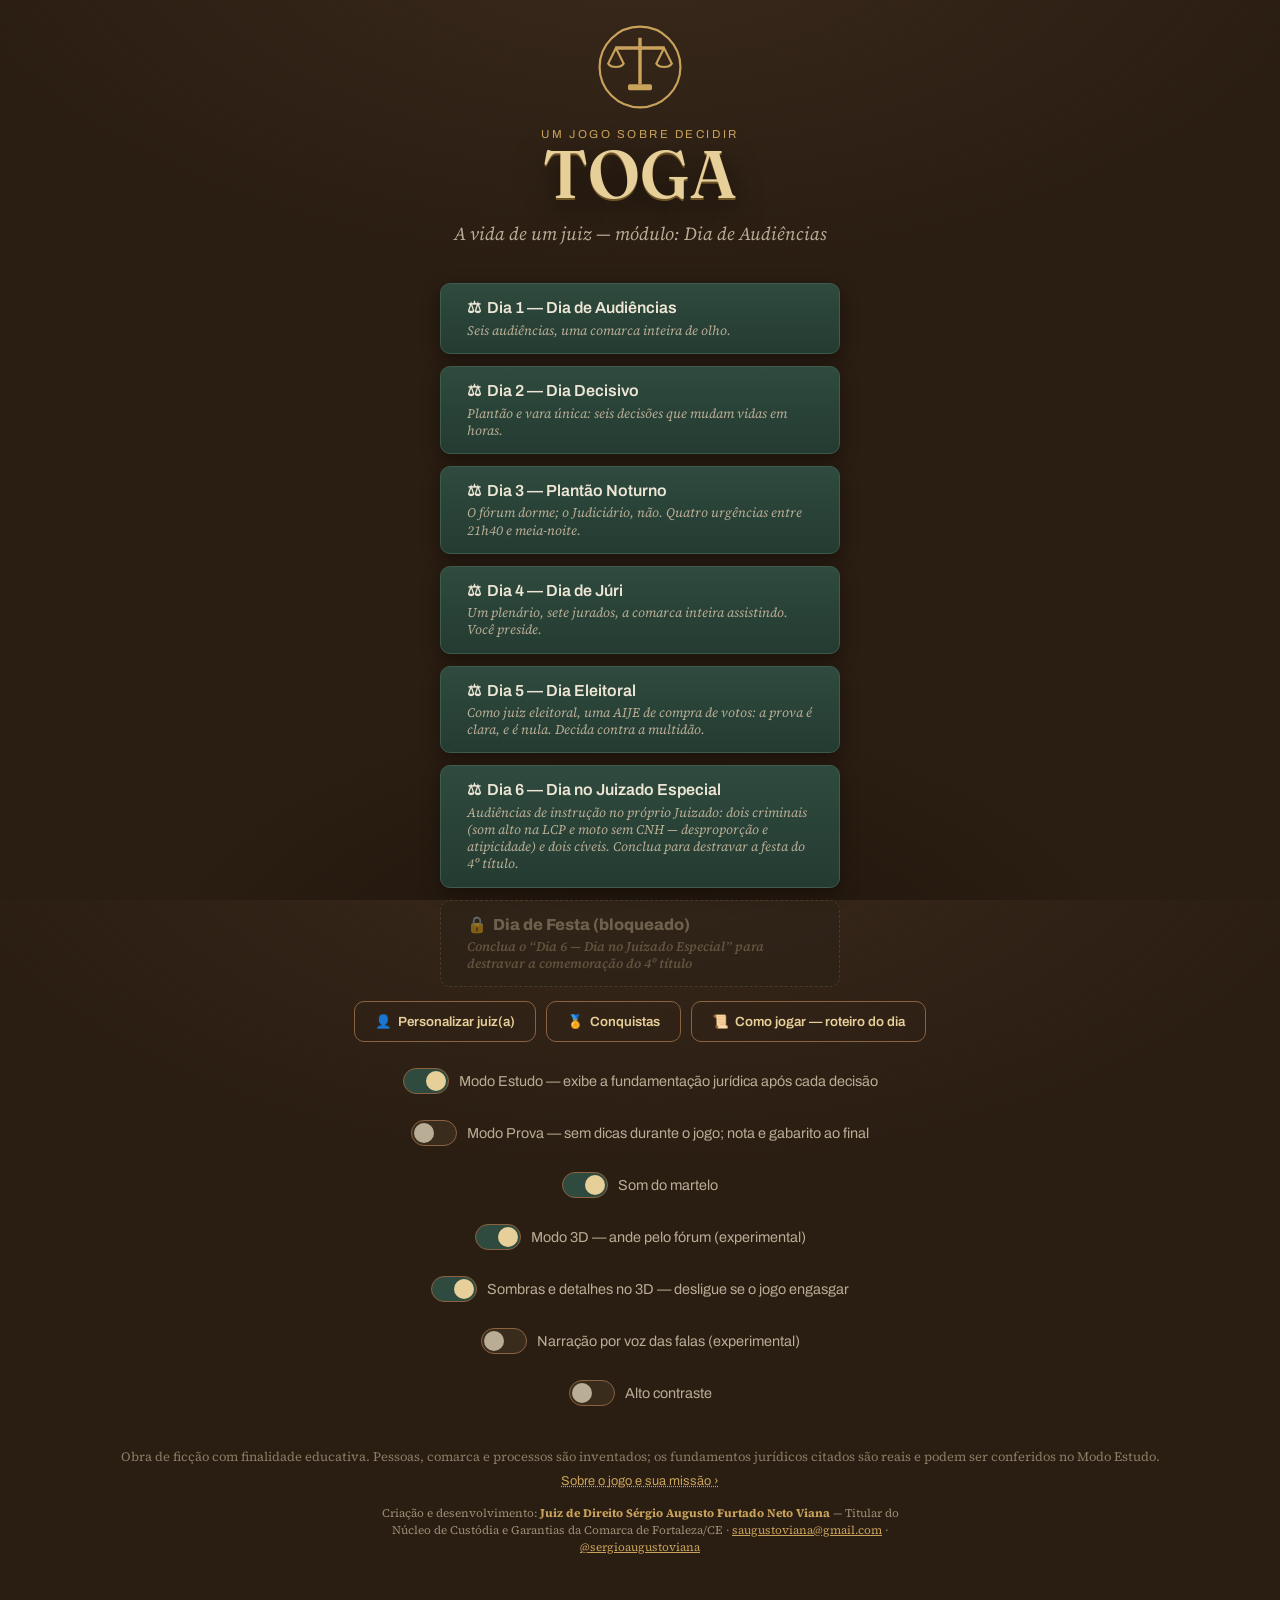
==== commit ac970d59: "Audiências do dia JECC encenadas na própria sala do Juizado + troca dos casos penais - Encenação no " ====
--- a/index.html
+++ b/index.html
@@ -414,8 +414,8 @@
   <script src="js/casos/caso-madrugada.js"></script>
   <script src="js/casos/caso-feminicidio.js"></script>
   <script src="js/casos/caso-aije.js"></script>
-  <script src="js/casos/caso-jecc-insignificancia.js"></script>
-  <script src="js/casos/caso-jecc-reincidente.js"></script>
+  <script src="js/casos/caso-jecc-somalto.js"></script>
+  <script src="js/casos/caso-jecc-cnh.js"></script>
   <script src="js/casos/caso-jecc-negativacao.js"></script>
   <script src="js/casos/caso-jecc-vicio.js"></script>
   <script src="js/pautas.js"></script>
